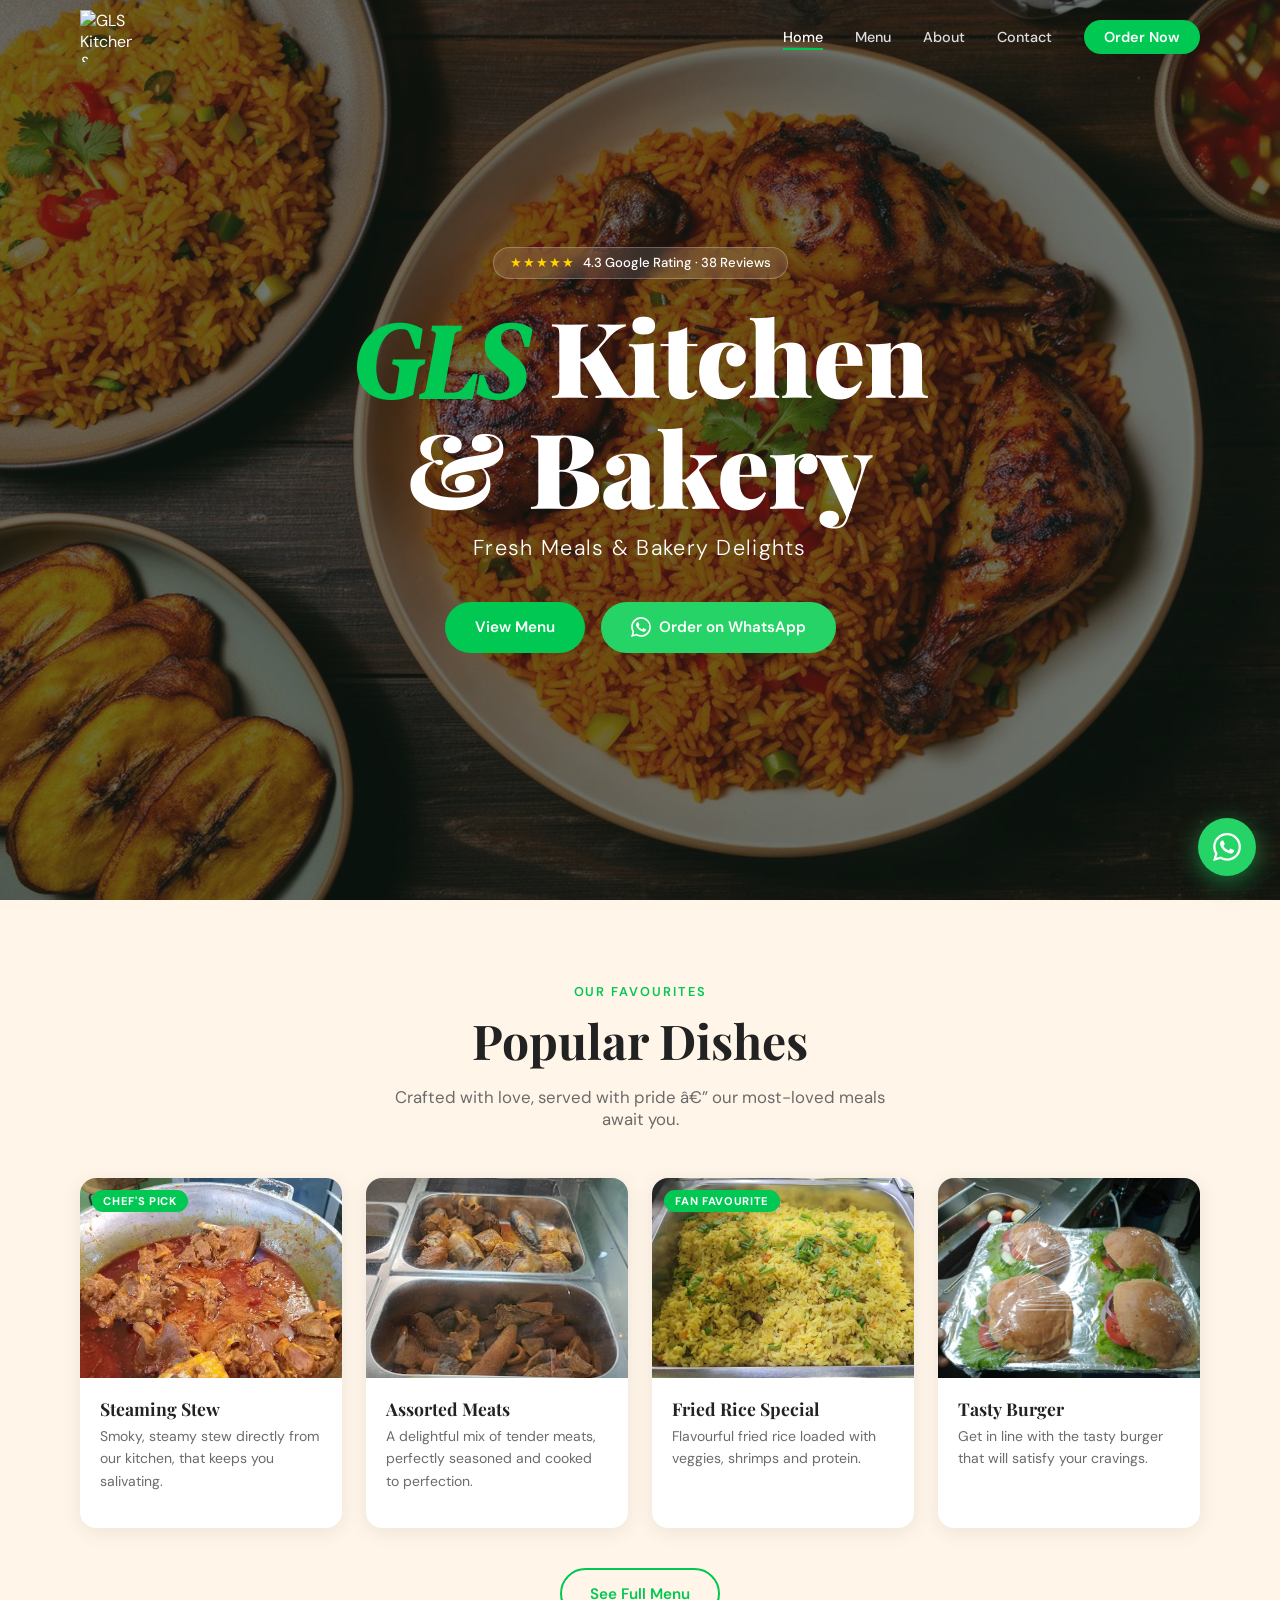
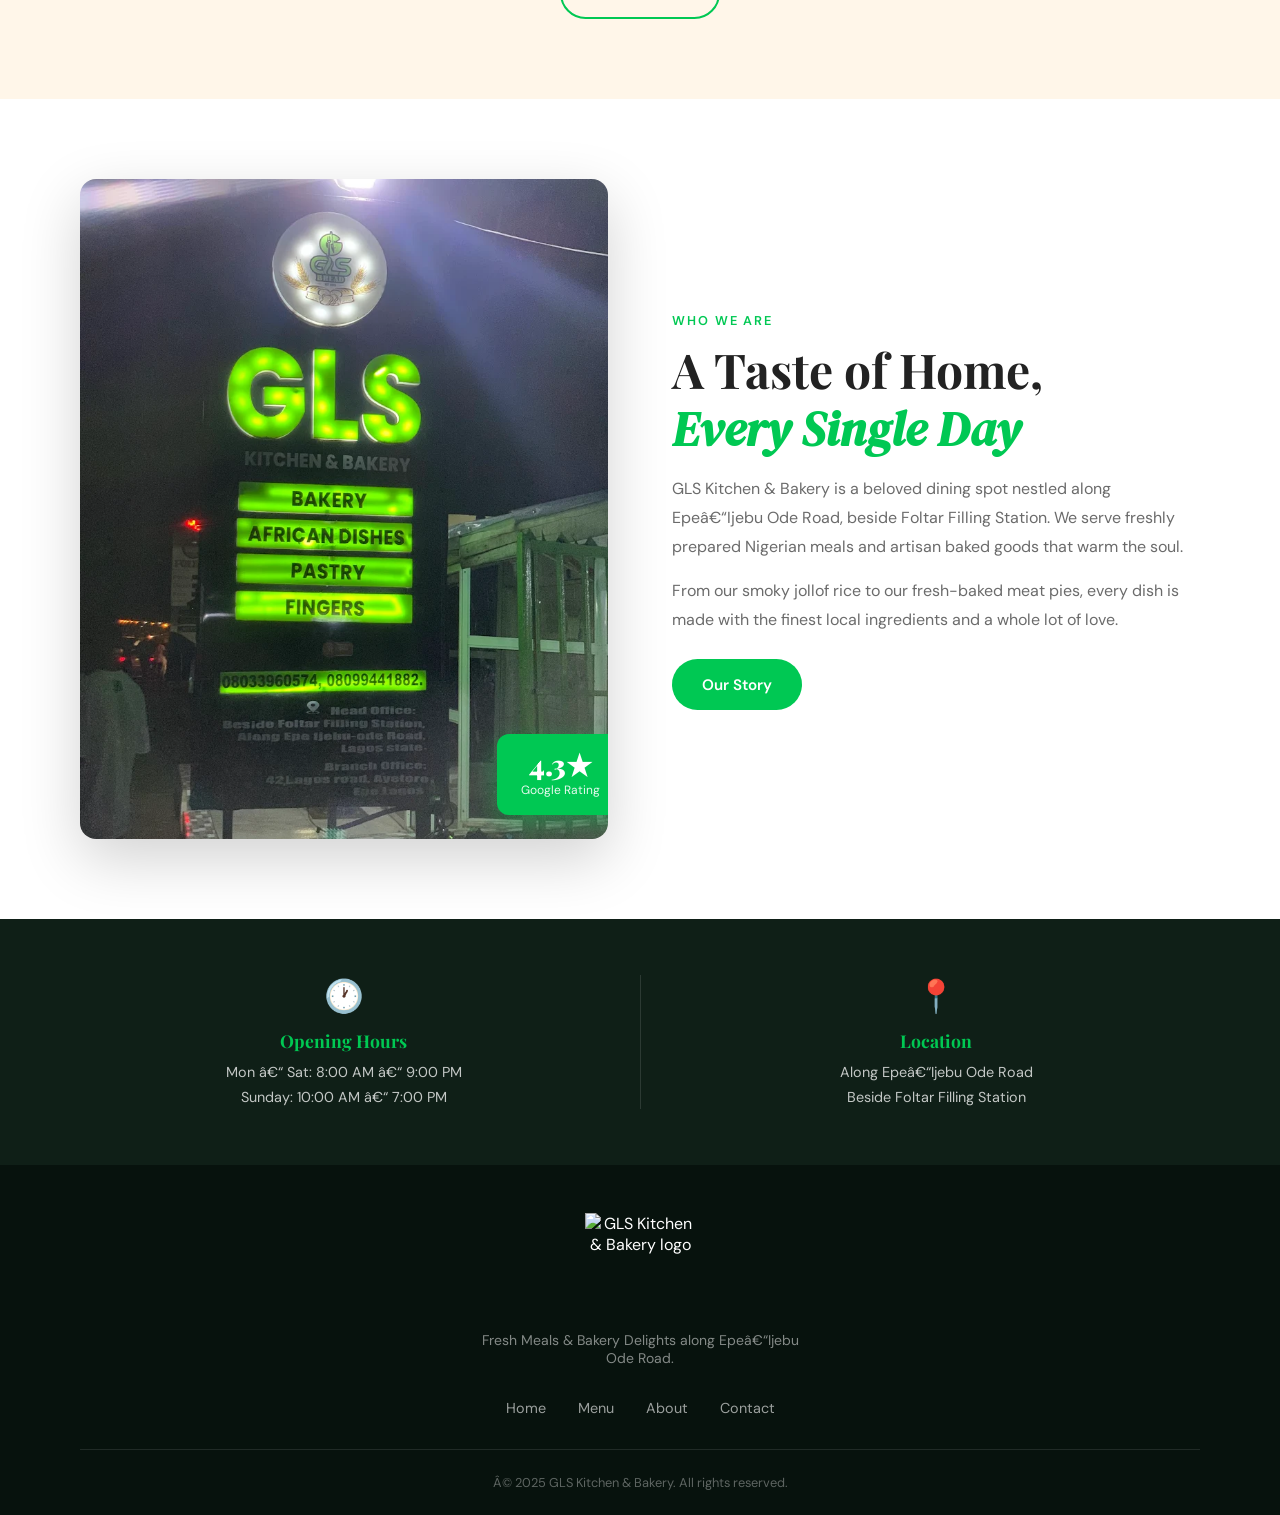
==== index.html @ 8619d740 "update homepage" ====
<!DOCTYPE html>
<html lang="en">
<head>
  <meta charset="UTF-8" />
  <meta name="viewport" content="width=device-width, initial-scale=1.0" />
  <link rel="icon" type="image/png" href="images/gls_logo-removebg-preview.png" />
  <link rel="apple-touch-icon" href="images/gls_logo-removebg-preview.png" />
  <title>GLS Kitchen & Bakery â€” Fresh Meals & Bakery Delights</title>
  <link rel="preconnect" href="https://fonts.googleapis.com" />
  <link rel="preconnect" href="https://fonts.gstatic.com" crossorigin />
  <link href="https://fonts.googleapis.com/css2?family=Playfair+Display:ital,wght@0,700;0,900;1,700&family=DM+Sans:wght@300;400;500;600&family=DM+Serif+Display:ital@0;1&display=swap" rel="stylesheet" />
  <style>
/* ============================================================
   GLS Kitchen & Bakery â€” Main Stylesheet
   ============================================================ */

:root {
  --green: #00C853;
  --green-mid: #4CAF50;
  --dark: #0F1F17;
  --dark2: #162c1e;
  --warm: #FFF6E9;
  --warm2: #FFF0D6;
  --text: #222222;
  --muted: #6B6B6B;
  --white: #ffffff;
  --wa: #25D366;
  --card-radius: 16px;
  --nav-h: 72px;
  --transition: 0.3s cubic-bezier(0.4, 0, 0.2, 1);
}

*, *::before, *::after { box-sizing: border-box; margin: 0; padding: 0; }

html { scroll-behavior: smooth; font-size: 16px; }

body {
  font-family: 'DM Sans', sans-serif;
  color: var(--text);
  background: var(--white);
  overflow-x: hidden;
}

img { display: block; width: 100%; height: 100%; object-fit: cover; }
a { text-decoration: none; color: inherit; }

/* â”€â”€ TYPOGRAPHY â”€â”€â”€â”€â”€â”€â”€â”€â”€â”€â”€â”€â”€â”€â”€â”€â”€â”€â”€â”€â”€â”€â”€â”€â”€â”€â”€â”€â”€â”€â”€â”€â”€â”€â”€â”€â”€â”€â”€â”€â”€â”€â”€â”€ */
h1, h2, h3 { font-family: 'Playfair Display', serif; line-height: 1.2; }
h2 { font-size: clamp(2rem, 5vw, 3rem); }
h3 { font-size: 1.25rem; }
em { font-family: 'DM Serif Display', serif; font-style: italic; color: var(--green); }

.container {
  width: min(100%, 1160px);
  margin-inline: auto;
  padding-inline: 1.25rem;
}

/* â”€â”€ BUTTONS â”€â”€â”€â”€â”€â”€â”€â”€â”€â”€â”€â”€â”€â”€â”€â”€â”€â”€â”€â”€â”€â”€â”€â”€â”€â”€â”€â”€â”€â”€â”€â”€â”€â”€â”€â”€â”€â”€â”€â”€â”€â”€â”€â”€â”€â”€â”€â”€ */
.btn {
  display: inline-flex;
  align-items: center;
  gap: 0.5rem;
  padding: 0.85rem 1.75rem;
  border-radius: 50px;
  font-family: 'DM Sans', sans-serif;
  font-weight: 600;
  font-size: 0.95rem;
  transition: all var(--transition);
  cursor: pointer;
  border: 2px solid transparent;
}
.btn-primary {
  background: var(--green);
  color: var(--white);
}
.btn-primary:hover { background: #00a844; transform: translateY(-2px); box-shadow: 0 8px 24px rgba(0,200,83,0.35); }
.btn-whatsapp {
  background: var(--wa);
  color: var(--white);
}
.btn-whatsapp:hover { background: #1aad54; transform: translateY(-2px); box-shadow: 0 8px 24px rgba(37,211,102,0.4); }
.btn-outline {
  background: transparent;
  color: var(--green);
  border-color: var(--green);
}
.btn-outline:hover { background: var(--green); color: var(--white); transform: translateY(-2px); }

/* â”€â”€ NAVBAR â”€â”€â”€â”€â”€â”€â”€â”€â”€â”€â”€â”€â”€â”€â”€â”€â”€â”€â”€â”€â”€â”€â”€â”€â”€â”€â”€â”€â”€â”€â”€â”€â”€â”€â”€â”€â”€â”€â”€â”€â”€â”€â”€â”€â”€â”€â”€â”€â”€ */
.navbar {
  position: fixed;
  top: 0; left: 0; right: 0;
  z-index: 1000;
  height: var(--nav-h);
  background: transparent;
  transition: background var(--transition), box-shadow var(--transition);
}
.navbar.scrolled {
  background: rgba(15,31,23,0.97);
  box-shadow: 0 2px 20px rgba(0,0,0,0.3);
  backdrop-filter: blur(12px);
}
.nav-inner {
  display: flex;
  align-items: center;
  justify-content: space-between;
  height: 100%;
  padding-inline: 1.25rem;
  max-width: 1160px;
  margin-inline: auto;
}
.logo {
  display: flex;
  align-items: center;
  gap: 0.5rem;
  color: var(--white);
}
.logo .logo-img { width: 52px; height: 52px; object-fit: contain; display: block; }

.nav-links {
  display: flex;
  align-items: center;
  gap: 2rem;
  list-style: none;
}
.nav-links a {
  color: rgba(255,255,255,0.85);
  font-size: 0.9rem;
  font-weight: 500;
  transition: color var(--transition);
  position: relative;
}
.nav-links a::after {
  content: '';
  position: absolute;
  bottom: -4px; left: 0;
  width: 0; height: 2px;
  background: var(--green);
  transition: width var(--transition);
}
.nav-links a:hover, .nav-links a.active { color: var(--white); }
.nav-links a:hover::after, .nav-links a.active::after { width: 100%; }
.nav-cta {
  background: var(--green) !important;
  color: var(--white) !important;
  padding: 0.5rem 1.25rem;
  border-radius: 50px;
  font-weight: 600 !important;
}
.nav-cta::after { display: none !important; }
.nav-cta:hover { background: #00a844 !important; transform: translateY(-1px); }

.hamburger {
  display: none;
  flex-direction: column;
  justify-content: center;
  align-items: center;
  gap: 5px;
  background: rgba(255,255,255,0.1);
  border: 1px solid rgba(255,255,255,0.2);
  border-radius: 8px;
  cursor: pointer;
  padding: 0.5rem 0.6rem;
  width: 42px;
  height: 42px;
  flex-shrink: 0;
  z-index: 1100;
  position: relative;
}
.hamburger span {
  display: block;
  width: 22px; height: 2px;
  background: var(--white);
  border-radius: 2px;
  transition: all 0.35s cubic-bezier(0.4, 0, 0.2, 1);
  transform-origin: center;
}
.hamburger.open { background: rgba(0,200,83,0.15); border-color: rgba(0,200,83,0.4); }
.hamburger.open span:nth-child(1) { transform: translateY(7px) rotate(45deg); }
.hamburger.open span:nth-child(2) { opacity: 0; transform: scaleX(0); }
.hamburger.open span:nth-child(3) { transform: translateY(-7px) rotate(-45deg); }

/* â”€â”€ HERO â”€â”€â”€â”€â”€â”€â”€â”€â”€â”€â”€â”€â”€â”€â”€â”€â”€â”€â”€â”€â”€â”€â”€â”€â”€â”€â”€â”€â”€â”€â”€â”€â”€â”€â”€â”€â”€â”€â”€â”€â”€â”€â”€â”€â”€â”€â”€â”€â”€â”€â”€ */
.hero {
  position: relative;
  height: 100svh;
  min-height: 620px;
  display: flex;
  align-items: center;
  justify-content: center;
  text-align: center;
  overflow: hidden;
}
.hero-bg { position: absolute; inset: 0; }
.hero-img {
  width: 100%;
  height: 100%;
  object-fit: cover;
  object-position: center center;
  transform: scale(1.05);
  animation: heroZoom 12s ease-in-out infinite alternate;
}
@keyframes heroZoom {
  from { transform: scale(1.05); }
  to   { transform: scale(1.12); }
}
.hero-overlay {
  position: absolute; inset: 0;
  background: rgba(15,31,23,0.6);
}
.hero-content {
  position: relative;
  z-index: 2;
  color: var(--white);
  padding: 0 1rem;
  max-width: 780px;
}
.hero-badge {
  display: inline-flex;
  align-items: center;
  gap: 0.5rem;
  background: rgba(255,255,255,0.12);
  border: 1px solid rgba(255,255,255,0.25);
  backdrop-filter: blur(8px);
  padding: 0.4rem 1rem;
  border-radius: 50px;
  font-size: 0.82rem;
  font-weight: 500;
  margin-bottom: 1.5rem;
  animation: fadeDown 0.8s ease both;
}
.stars { color: #FFD700; letter-spacing: 1px; }
.hero-title {
  font-family: 'Playfair Display', serif;
  font-size: clamp(3rem, 10vw, 6.5rem);
  font-weight: 900;
  line-height: 1;
  margin-bottom: 1rem;
  animation: fadeDown 0.8s 0.2s ease both;
}
.hero-title em {
  font-family: 'DM Serif Display', serif;
  font-style: italic;
  color: var(--green);
}
.hero-tagline {
  font-size: clamp(1rem, 2.5vw, 1.35rem);
  font-weight: 300;
  letter-spacing: 0.06em;
  opacity: 0.85;
  margin-bottom: 2.5rem;
  animation: fadeDown 0.8s 0.4s ease both;
}
.hero-actions {
  display: flex;
  flex-wrap: wrap;
  gap: 1rem;
  justify-content: center;
  animation: fadeDown 0.8s 0.6s ease both;
}

.hero-scroll {
  position: absolute;
  bottom: 2rem; left: 50%;
  transform: translateX(-50%);
  display: flex; flex-direction: column; align-items: center;
  gap: 0.5rem; color: rgba(255,255,255,0.6);
  font-size: 0.75rem; letter-spacing: 0.1em;
  z-index: 2;
}
.scroll-line {
  width: 1px; height: 40px;
  background: linear-gradient(to bottom, rgba(255,255,255,0.6), transparent);
  animation: scrollPulse 2s ease-in-out infinite;
}
@keyframes scrollPulse {
  0%,100% { opacity: 1; transform: scaleY(1); }
  50% { opacity: 0.4; transform: scaleY(0.6); }
}

/* â”€â”€ SECTIONS â”€â”€â”€â”€â”€â”€â”€â”€â”€â”€â”€â”€â”€â”€â”€â”€â”€â”€â”€â”€â”€â”€â”€â”€â”€â”€â”€â”€â”€â”€â”€â”€â”€â”€â”€â”€â”€â”€â”€â”€â”€â”€â”€â”€â”€â”€â”€ */
.section { padding: 5rem 0; }
.section-header {
  text-align: center;
  margin-bottom: 3rem;
}
.section-label {
  display: inline-block;
  font-size: 0.8rem;
  font-weight: 600;
  letter-spacing: 0.15em;
  text-transform: uppercase;
  color: var(--green);
  margin-bottom: 0.75rem;
}
.section-header h2 { margin-bottom: 1rem; }
.section-header p { color: var(--muted); max-width: 520px; margin-inline: auto; font-size: 1.05rem; }

/* â”€â”€ POPULAR DISHES â”€â”€â”€â”€â”€â”€â”€â”€â”€â”€â”€â”€â”€â”€â”€â”€â”€â”€â”€â”€â”€â”€â”€â”€â”€â”€â”€â”€â”€â”€â”€â”€â”€â”€â”€â”€â”€â”€â”€â”€â”€ */
.popular { background: var(--warm); }
.dishes-grid {
  display: grid;
  grid-template-columns: repeat(auto-fill, minmax(260px, 1fr));
  gap: 1.5rem;
}
.dish-card {
  background: var(--white);
  border-radius: var(--card-radius);
  overflow: hidden;
  box-shadow: 0 4px 20px rgba(0,0,0,0.08);
  transition: transform var(--transition), box-shadow var(--transition);
}
.dish-card:hover { transform: translateY(-6px); box-shadow: 0 12px 36px rgba(0,0,0,0.14); }
.dish-img-wrap {
  position: relative;
  height: 200px;
  overflow: hidden;
}
.dish-img-wrap img { transition: transform 0.5s ease; }
.dish-card:hover .dish-img-wrap img { transform: scale(1.07); }
.dish-tag {
  position: absolute;
  top: 0.75rem; left: 0.75rem;
  background: var(--green);
  color: var(--white);
  font-size: 0.7rem;
  font-weight: 700;
  letter-spacing: 0.06em;
  padding: 0.25rem 0.7rem;
  border-radius: 50px;
  text-transform: uppercase;
}
.dish-info { padding: 1.25rem; }
.dish-info h3 { margin-bottom: 0.4rem; font-size: 1.1rem; }
.dish-info p { color: var(--muted); font-size: 0.875rem; line-height: 1.6; margin-bottom: 1rem; }
.dish-footer { display: flex; align-items: center; justify-content: space-between; }
.price { font-size: 1.15rem; font-weight: 700; color: var(--green); }
.order-btn {
  background: var(--dark);
  color: var(--white);
  padding: 0.45rem 1rem;
  border-radius: 50px;
  font-size: 0.82rem;
  font-weight: 600;
  transition: all var(--transition);
}
.order-btn:hover { background: var(--green); }

.section-cta { text-align: center; margin-top: 2.5rem; }

/* â”€â”€ ABOUT PREVIEW â”€â”€â”€â”€â”€â”€â”€â”€â”€â”€â”€â”€â”€â”€â”€â”€â”€â”€â”€â”€â”€â”€â”€â”€â”€â”€â”€â”€â”€â”€â”€â”€â”€â”€â”€â”€â”€â”€â”€â”€â”€â”€ */
.about-preview { background: var(--white); overflow: hidden; }
.about-grid {
  display: grid;
  grid-template-columns: 1fr 1fr;
  gap: 4rem;
  align-items: center;
}
.about-img-stack {
  position: relative;
  border-radius: var(--card-radius);
  overflow: hidden;
  aspect-ratio: 4/5;
  box-shadow: 0 20px 60px rgba(0,0,0,0.18);
}
.about-img-main { width: 100%; height: 100%; }
.about-img-badge {
  position: absolute;
  bottom: 1.5rem; right: -1rem;
  background: var(--green);
  color: var(--white);
  padding: 1rem 1.5rem;
  border-radius: 12px;
  text-align: center;
  box-shadow: 0 8px 24px rgba(0,200,83,0.4);
}
.badge-num { display: block; font-family: 'Playfair Display', serif; font-size: 1.8rem; font-weight: 900; line-height: 1; }
.badge-label { font-size: 0.75rem; opacity: 0.9; }
.about-text-col h2 { margin-bottom: 1rem; }
.about-text-col p { color: var(--muted); line-height: 1.8; margin-bottom: 1rem; }
.about-text-col .btn { margin-top: 0.5rem; }

/* â”€â”€ INFO STRIP â”€â”€â”€â”€â”€â”€â”€â”€â”€â”€â”€â”€â”€â”€â”€â”€â”€â”€â”€â”€â”€â”€â”€â”€â”€â”€â”€â”€â”€â”€â”€â”€â”€â”€â”€â”€â”€â”€â”€â”€â”€â”€â”€â”€â”€ */
.info-strip {
  background: var(--dark);
  color: var(--white);
  padding: 3.5rem 0;
}
.info-strip-grid {
  display: flex;
  flex-wrap: wrap;
  gap: 2rem;
  justify-content: center;
  align-items: flex-start;
}
.info-card { text-align: center; flex: 1; min-width: 200px; }
.info-icon { font-size: 2rem; margin-bottom: 0.75rem; }
.info-card h4 { font-family: 'Playfair Display', serif; font-size: 1.1rem; margin-bottom: 0.5rem; color: var(--green); }
.info-card p { font-size: 0.9rem; opacity: 0.75; line-height: 1.7; }
.info-divider { width: 1px; background: rgba(255,255,255,0.12); align-self: stretch; min-height: 80px; }

/* â”€â”€ FOOTER â”€â”€â”€â”€â”€â”€â”€â”€â”€â”€â”€â”€â”€â”€â”€â”€â”€â”€â”€â”€â”€â”€â”€â”€â”€â”€â”€â”€â”€â”€â”€â”€â”€â”€â”€â”€â”€â”€â”€â”€â”€â”€â”€â”€â”€â”€â”€â”€â”€ */
.footer {
  background: #07120d;
  color: var(--white);
  padding: 3rem 0 1.5rem;
}
.footer-inner { display: flex; flex-direction: column; align-items: center; gap: 2rem; text-align: center; }
.footer-brand { display: flex; flex-direction: column; align-items: center; gap: 0.5rem; }
.footer-brand .logo-img { width: 110px; height: 110px; object-fit: contain; display: block; }
.footer-brand p { color: rgba(255,255,255,0.5); font-size: 0.875rem; max-width: 320px; }
.footer-links { display: flex; gap: 2rem; flex-wrap: wrap; justify-content: center; }
.footer-links a { color: rgba(255,255,255,0.6); font-size: 0.9rem; transition: color var(--transition); }
.footer-links a:hover { color: var(--green); }
.footer-bottom { border-top: 1px solid rgba(255,255,255,0.1); width: 100%; padding-top: 1.5rem; }
.footer-bottom p { color: rgba(255,255,255,0.35); font-size: 0.8rem; }

/* â”€â”€ WHATSAPP FLOAT â”€â”€â”€â”€â”€â”€â”€â”€â”€â”€â”€â”€â”€â”€â”€â”€â”€â”€â”€â”€â”€â”€â”€â”€â”€â”€â”€â”€â”€â”€â”€â”€â”€â”€â”€â”€â”€â”€â”€â”€â”€ */
.wa-float {
  position: fixed;
  bottom: 1.5rem; right: 1.5rem;
  width: 58px; height: 58px;
  border-radius: 50%;
  background: var(--wa);
  display: flex; align-items: center; justify-content: center;
  box-shadow: 0 6px 24px rgba(37,211,102,0.5);
  z-index: 999;
  transition: transform var(--transition), box-shadow var(--transition);
  animation: waPulse 2.5s ease infinite;
}
.wa-float:hover { transform: scale(1.12); box-shadow: 0 10px 32px rgba(37,211,102,0.65); }
@keyframes waPulse {
  0%,100% { box-shadow: 0 6px 24px rgba(37,211,102,0.5); }
  50%      { box-shadow: 0 6px 36px rgba(37,211,102,0.75); }
}

/* â”€â”€ PAGE HERO (inner pages) â”€â”€â”€â”€â”€â”€â”€â”€â”€â”€â”€â”€â”€â”€â”€â”€â”€â”€â”€â”€â”€â”€â”€â”€â”€â”€â”€â”€â”€â”€â”€â”€ */
.page-hero {
  padding: calc(var(--nav-h) + 3rem) 0 3rem;
  background: var(--dark);
  color: var(--white);
  text-align: center;
}
.page-hero h1 { font-size: clamp(2rem, 6vw, 3.5rem); margin-bottom: 0.75rem; }
.page-hero p { opacity: 0.7; font-size: 1.05rem; max-width: 480px; margin-inline: auto; }

/* â”€â”€ MENU PAGE â”€â”€â”€â”€â”€â”€â”€â”€â”€â”€â”€â”€â”€â”€â”€â”€â”€â”€â”€â”€â”€â”€â”€â”€â”€â”€â”€â”€â”€â”€â”€â”€â”€â”€â”€â”€â”€â”€â”€â”€â”€â”€â”€â”€â”€â”€ */
.menu-page { background: var(--warm); }
.menu-tabs {
  display: flex;
  gap: 0.75rem;
  flex-wrap: wrap;
  justify-content: center;
  margin-bottom: 2.5rem;
}
.tab-btn {
  padding: 0.6rem 1.4rem;
  border-radius: 50px;
  border: 2px solid var(--green);
  background: transparent;
  color: var(--green);
  font-family: 'DM Sans', sans-serif;
  font-size: 0.875rem;
  font-weight: 600;
  cursor: pointer;
  transition: all var(--transition);
}
.tab-btn:hover, .tab-btn.active {
  background: var(--green);
  color: var(--white);
}
.menu-category { display: none; }
.menu-category.active { display: block; }
.menu-category-title {
  font-size: 1.5rem;
  font-family: 'Playfair Display', serif;
  margin-bottom: 1.5rem;
  color: var(--dark);
}
.menu-grid {
  display: grid;
  grid-template-columns: repeat(auto-fill, minmax(260px, 1fr));
  gap: 1.5rem;
}
.menu-card {
  background: var(--white);
  border-radius: var(--card-radius);
  overflow: hidden;
  box-shadow: 0 4px 16px rgba(0,0,0,0.07);
  transition: transform var(--transition), box-shadow var(--transition);
}
.menu-card:hover { transform: translateY(-5px); box-shadow: 0 12px 32px rgba(0,0,0,0.13); }
.menu-card-img { height: 190px; overflow: hidden; }
.menu-card-img img { transition: transform 0.5s ease; }
.menu-card:hover .menu-card-img img { transform: scale(1.07); }
.menu-card-body { padding: 1.1rem 1.25rem 1.25rem; }
.menu-card-body h3 { font-size: 1.05rem; margin-bottom: 0.3rem; }
.menu-card-body p { color: var(--muted); font-size: 0.83rem; line-height: 1.6; margin-bottom: 0.9rem; }
.menu-card-footer { display: flex; align-items: center; justify-content: space-between; }

/* â”€â”€ ABOUT PAGE â”€â”€â”€â”€â”€â”€â”€â”€â”€â”€â”€â”€â”€â”€â”€â”€â”€â”€â”€â”€â”€â”€â”€â”€â”€â”€â”€â”€â”€â”€â”€â”€â”€â”€â”€â”€â”€â”€â”€â”€â”€â”€â”€â”€â”€ */
.about-story { background: var(--white); }
.about-story-grid {
  display: grid;
  grid-template-columns: 1fr 1fr;
  gap: 3.5rem;
  align-items: start;
}
.story-img { border-radius: var(--card-radius); overflow: hidden; aspect-ratio: 4/3; box-shadow: 0 16px 48px rgba(0,0,0,0.14); }
.story-text h2 { margin-bottom: 1.25rem; }
.story-text p { color: var(--muted); line-height: 1.9; margin-bottom: 1rem; }
.values-grid {
  display: grid;
  grid-template-columns: repeat(auto-fill, minmax(200px, 1fr));
  gap: 1.5rem;
  margin-top: 2rem;
}
.value-card {
  background: var(--warm);
  border-radius: 12px;
  padding: 1.5rem;
  text-align: center;
}
.value-icon { font-size: 2rem; margin-bottom: 0.75rem; }
.value-card h4 { font-family: 'Playfair Display', serif; font-size: 1rem; margin-bottom: 0.4rem; color: var(--dark); }
.value-card p { color: var(--muted); font-size: 0.82rem; line-height: 1.6; }

/* â”€â”€ CONTACT PAGE â”€â”€â”€â”€â”€â”€â”€â”€â”€â”€â”€â”€â”€â”€â”€â”€â”€â”€â”€â”€â”€â”€â”€â”€â”€â”€â”€â”€â”€â”€â”€â”€â”€â”€â”€â”€â”€â”€â”€â”€â”€â”€â”€ */
.contact-page { background: var(--warm); }
.contact-grid {
  display: grid;
  grid-template-columns: 1fr 1fr;
  gap: 2.5rem;
  align-items: start;
}
.contact-info { display: flex; flex-direction: column; gap: 1.5rem; }
.contact-block {
  background: var(--white);
  border-radius: var(--card-radius);
  padding: 1.5rem;
  box-shadow: 0 4px 16px rgba(0,0,0,0.06);
}
.contact-block-icon { font-size: 1.75rem; margin-bottom: 0.75rem; }
.contact-block h4 { font-family: 'Playfair Display', serif; font-size: 1.1rem; margin-bottom: 0.5rem; color: var(--dark); }
.contact-block p { color: var(--muted); font-size: 0.9rem; line-height: 1.7; }
.contact-block a { color: var(--green); font-weight: 600; }
.map-wrap {
  border-radius: var(--card-radius);
  overflow: hidden;
  box-shadow: 0 8px 32px rgba(0,0,0,0.12);
  height: 100%;
  min-height: 420px;
}
.map-wrap iframe { width: 100%; height: 100%; min-height: 420px; border: none; display: block; }
.contact-ctas { display: flex; flex-wrap: wrap; gap: 1rem; margin-top: 0.5rem; }

/* Backdrop hidden on desktop */
.nav-backdrop { display: none; }

/* â”€â”€ AOS ANIMATIONS â”€â”€â”€â”€â”€â”€â”€â”€â”€â”€â”€â”€â”€â”€â”€â”€â”€â”€â”€â”€â”€â”€â”€â”€â”€â”€â”€â”€â”€â”€â”€â”€â”€â”€â”€â”€â”€â”€â”€â”€â”€ */
[data-aos] {
  opacity: 0;
  transform: translateY(28px);
  transition: opacity 0.7s ease, transform 0.7s ease;
}
[data-aos].aos-in {
  opacity: 1;
  transform: none;
}

@keyframes fadeDown {
  from { opacity: 0; transform: translateY(-20px); }
  to   { opacity: 1; transform: none; }
}

/* â”€â”€ RESPONSIVE â”€â”€â”€â”€â”€â”€â”€â”€â”€â”€â”€â”€â”€â”€â”€â”€â”€â”€â”€â”€â”€â”€â”€â”€â”€â”€â”€â”€â”€â”€â”€â”€â”€â”€â”€â”€â”€â”€â”€â”€â”€â”€â”€â”€â”€ */
@media (max-width: 900px) {
  .about-grid, .about-story-grid, .contact-grid { grid-template-columns: 1fr; }
  .about-img-badge { right: 1rem; }
  .info-divider { display: none; }
}

@media (max-width: 768px) {
  /* Show hamburger */
  .hamburger { display: flex; }
  .navbar.scrolled { backdrop-filter: none; }

  /* Mobile nav drawer - slides in from right */
  .nav-links {
    position: fixed;
    top: 0; right: 0;
    width: min(80vw, 300px);
    height: 100dvh;
    background: var(--dark2);
    border-left: 1px solid rgba(0,200,83,0.15);
    flex-direction: column;
    justify-content: flex-start;
    align-items: stretch;
    gap: 0;
    padding: calc(var(--nav-h) + 1.5rem) 0 2rem;
    list-style: none;
    transform: translateX(100%);
    transition: transform 0.38s cubic-bezier(0.4, 0, 0.2, 1);
    z-index: 1050;
    box-shadow: -8px 0 40px rgba(0,0,0,0.4);
    overflow-y: auto;
  }
  .nav-links.open { transform: translateX(0); }

  /* Individual link rows */
  .nav-links li { border-bottom: 1px solid rgba(255,255,255,0.06); }
  .nav-links a {
    display: block;
    padding: 1rem 1.75rem;
    font-size: 1rem;
    font-weight: 500;
    color: rgba(255,255,255,0.82);
    transition: color var(--transition), background var(--transition), padding-left var(--transition);
  }
  .nav-links a:hover,
  .nav-links a.active {
    color: var(--white);
    background: rgba(0,200,83,0.08);
    padding-left: 2.25rem;
  }
  .nav-links a::after { display: none; }

  /* Order Now CTA inside drawer */
  .nav-links li:last-child { border-bottom: none; padding: 1.5rem 1.75rem 0; }
  .nav-cta {
    display: block !important;
    text-align: center;
    background: var(--green) !important;
    color: var(--white) !important;
    border-radius: 50px;
    padding: 0.85rem 1.5rem !important;
    font-size: 0.95rem !important;
    font-weight: 700 !important;
    transform: none !important;
  }
  .nav-cta:hover { background: #00a844 !important; padding-left: 1.5rem !important; }

  /* Backdrop */
  .nav-backdrop {
    display: block;
    position: fixed;
    inset: 0;
    background: rgba(0,0,0,0.55);
    backdrop-filter: none;
    z-index: 990;
    opacity: 0;
    pointer-events: none;
    transition: opacity 0.38s ease;
  }
  .nav-backdrop.open { opacity: 1; pointer-events: all; }

  /* Page layout */
  .hero {
    height: 80svh;
    min-height: 520px;
  }
  .hero-title { font-size: clamp(2.5rem, 12vw, 4rem); }
  .hero-img {
    object-position: 58% center;
    transform: scale(1.02);
    animation: none;
  }
  .hero-actions { flex-direction: column; align-items: center; }
  .section { padding: 3.5rem 0; }
  .about-grid { gap: 2rem; }
  .about-text-col { order: -1; }
}

@media (max-width: 480px) {
  .hero {
    height: 75svh;
    min-height: 460px;
  }
  .hero-img { object-position: 60% center; }
  .dishes-grid, .menu-grid { grid-template-columns: 1fr; }
  .values-grid { grid-template-columns: 1fr 1fr; }
  .nav-links { width: 100%; border-left: none; }
}

  </style>
</head>
<body>

  <!-- NAV -->
  <nav class="navbar" id="navbar">
    <div class="nav-inner">
      <a href="index.html" class="logo">
        <img src="images/gls_logo-removebg-preview.png" alt="GLS Kitchen &amp; Bakery logo" class="logo-img" />
      </a>
      <button class="hamburger" id="hamburger" aria-label="Toggle menu">
        <span></span><span></span><span></span>
      </button>
      <ul class="nav-links" id="navLinks">
        <li><a href="index.html" class="active">Home</a></li>
        <li><a href="menu.html">Menu</a></li>
        <li><a href="about.html">About</a></li>
        <li><a href="contact.html">Contact</a></li>
        <li><a href="https://wa.me/2348000000000" class="nav-cta" target="_blank">Order Now</a></li>
      </ul>
    </div>
  </nav>

  <!-- HERO -->
  <section class="hero">
    <div class="hero-bg">
      <img src="images/gls1.jpg" alt="Jollof rice with grilled chicken and plantain" class="hero-img" />
      <div class="hero-overlay"></div>
    </div>
    <div class="hero-content">
      <div class="hero-badge">
        <span class="stars">&#9733;&#9733;&#9733;&#9733;&#9733;</span>
        <span>4.3 Google Rating &middot; 38 Reviews</span>
      </div>
      <h1 class="hero-title">
        <em>GLS</em> Kitchen<br />&amp; Bakery
      </h1>
      <p class="hero-tagline">Fresh Meals &amp; Bakery Delights</p>
      <div class="hero-actions">
        <a href="menu.html" class="btn btn-primary">View Menu</a>
        <a href="https://wa.me/2348000000000" class="btn btn-whatsapp" target="_blank">
          <svg width="20" height="20" viewBox="0 0 24 24" fill="currentColor"><path d="M17.472 14.382c-.297-.149-1.758-.867-2.03-.967-.273-.099-.471-.148-.67.15-.197.297-.767.966-.94 1.164-.173.199-.347.223-.644.075-.297-.15-1.255-.463-2.39-1.475-.883-.788-1.48-1.761-1.653-2.059-.173-.297-.018-.458.13-.606.134-.133.298-.347.446-.52.149-.174.198-.298.298-.497.099-.198.05-.371-.025-.52-.075-.149-.669-1.612-.916-2.207-.242-.579-.487-.5-.669-.51-.173-.008-.371-.01-.57-.01-.198 0-.52.074-.792.372-.272.297-1.04 1.016-1.04 2.479 0 1.462 1.065 2.875 1.213 3.074.149.198 2.096 3.2 5.077 4.487.709.306 1.262.489 1.694.625.712.227 1.36.195 1.871.118.571-.085 1.758-.719 2.006-1.413.248-.694.248-1.289.173-1.413-.074-.124-.272-.198-.57-.347m-5.421 7.403h-.004a9.87 9.87 0 01-5.031-1.378l-.361-.214-3.741.982.998-3.648-.235-.374a9.86 9.86 0 01-1.51-5.26c.001-5.45 4.436-9.884 9.888-9.884 2.64 0 5.122 1.03 6.988 2.898a9.825 9.825 0 012.893 6.994c-.003 5.45-4.437 9.884-9.885 9.884m8.413-18.297A11.815 11.815 0 0012.05 0C5.495 0 .16 5.335.157 11.892c0 2.096.547 4.142 1.588 5.945L.057 24l6.305-1.654a11.882 11.882 0 005.683 1.448h.005c6.554 0 11.89-5.335 11.893-11.893a11.821 11.821 0 00-3.48-8.413z"/></svg>
          Order on WhatsApp
        </a>
      </div>
    </div>
  </section>

  <!-- POPULAR DISHES -->
  <section class="section popular">
    <div class="container">
      <div class="section-header">
        <span class="section-label">Our Favourites</span>
        <h2>Popular Dishes</h2>
        <p>Crafted with love, served with pride â€” our most-loved meals await you.</p>
      </div>
      <div class="dishes-grid">
        <div class="dish-card" data-aos>
          <div class="dish-img-wrap">
            <img src="images/stew.webp" alt="Nigerian Stew & Rice" loading="lazy" />
            <span class="dish-tag">Chef's Pick</span>
          </div>
          <div class="dish-info">
            <h3>Steaming Stew</h3>
            <p>Smoky, steamy stew directly from our kitchen, that keeps you salivating.</p>
          </div>
        </div>
        <div class="dish-card" data-aos>
          <div class="dish-img-wrap">
            <img src="images/servefood.jpg" alt="GLS Kitchen Assorted Meats" loading="lazy" />
          </div>
          <div class="dish-info">
            <h3>Assorted Meats</h3>
            <p>A delightful mix of tender meats, perfectly seasoned and cooked to perfection.</p>
          </div>
        </div>
        <div class="dish-card" data-aos>
          <div class="dish-img-wrap">
            <img src="images/fried_rice.webp" alt="GLS Fried Rice Special" loading="lazy" />
            <span class="dish-tag">Fan Favourite</span>
          </div>
          <div class="dish-info">
            <h3>Fried Rice Special</h3>
            <p>Flavourful fried rice loaded with veggies, shrimps and protein.</p>
          </div>
        </div>
        <div class="dish-card" data-aos>
          <div class="dish-img-wrap">
            <img src="images/burger.webp" alt="GLS Kitchen Burger" loading="lazy" />
          </div>
          <div class="dish-info">
            <h3>Tasty Burger</h3>
            <p>Get in line with the tasty burger that will satisfy your cravings.</p>
          </div>
        </div>
      </div>
      <div class="section-cta">
        <a href="menu.html" class="btn btn-outline">See Full Menu</a>
      </div>
    </div>
  </section>

  <!-- ABOUT PREVIEW -->
  <section class="section about-preview">
    <div class="container about-grid">
      <div class="about-img-col" data-aos>
        <div class="about-img-stack">
          <img src="images/gls outpic2.webp" alt="GLS Kitchen packed meals" class="about-img-main" />
          <div class="about-img-badge">
            <span class="badge-num">4.3&#9733;</span>
            <span class="badge-label">Google Rating</span>
          </div>
        </div>
      </div>
      <div class="about-text-col" data-aos>
        <span class="section-label">Who We Are</span>
        <h2>A Taste of Home,<br /><em>Every Single Day</em></h2>
        <p>GLS Kitchen &amp; Bakery is a beloved dining spot nestled along Epeâ€“Ijebu Ode Road, beside Foltar Filling Station. We serve freshly prepared Nigerian meals and artisan baked goods that warm the soul.</p>
        <p>From our smoky jollof rice to our fresh-baked meat pies, every dish is made with the finest local ingredients and a whole lot of love.</p>
        <a href="about.html" class="btn btn-primary">Our Story</a>
      </div>
    </div>
  </section>

  <!-- HOURS + LOCATION STRIP -->
  <section class="info-strip">
    <div class="container info-strip-grid">
      <div class="info-card">
        <div class="info-icon">&#128336;</div>
        <h4>Opening Hours</h4>
        <p>Mon â€“ Sat: 8:00 AM â€“ 9:00 PM</p>
        <p>Sunday: 10:00 AM â€“ 7:00 PM</p>
      </div>
      <div class="info-divider"></div>
      <div class="info-card">
        <div class="info-icon">&#128205;</div>
        <h4>Location</h4>
        <p>Along Epeâ€“Ijebu Ode Road</p>
        <p>Beside Foltar Filling Station</p>
      </div>
    </div>
  </section>

  <!-- FOOTER -->
  <footer class="footer">
    <div class="container footer-inner">
      <div class="footer-brand">
        <img src="images/gls_logo-removebg-preview.png" alt="GLS Kitchen &amp; Bakery logo" class="logo-img" />
        <p>Fresh Meals &amp; Bakery Delights along Epeâ€“Ijebu Ode Road.</p>
      </div>
      <div class="footer-links">
        <a href="index.html">Home</a>
        <a href="menu.html">Menu</a>
        <a href="about.html">About</a>
        <a href="contact.html">Contact</a>
      </div>
      <div class="footer-bottom">
        <p>Â© 2025 GLS Kitchen &amp; Bakery. All rights reserved.</p>
      </div>
    </div>
  </footer>

  <!-- FLOATING WHATSAPP -->
  <a href="https://wa.me/2348000000000" class="wa-float" target="_blank" aria-label="Chat on WhatsApp">
    <svg width="28" height="28" viewBox="0 0 24 24" fill="white"><path d="M17.472 14.382c-.297-.149-1.758-.867-2.03-.967-.273-.099-.471-.148-.67.15-.197.297-.767.966-.94 1.164-.173.199-.347.223-.644.075-.297-.15-1.255-.463-2.39-1.475-.883-.788-1.48-1.761-1.653-2.059-.173-.297-.018-.458.13-.606.134-.133.298-.347.446-.52.149-.174.198-.298.298-.497.099-.198.05-.371-.025-.52-.075-.149-.669-1.612-.916-2.207-.242-.579-.487-.5-.669-.51-.173-.008-.371-.01-.57-.01-.198 0-.52.074-.792.372-.272.297-1.04 1.016-1.04 2.479 0 1.462 1.065 2.875 1.213 3.074.149.198 2.096 3.2 5.077 4.487.709.306 1.262.489 1.694.625.712.227 1.36.195 1.871.118.571-.085 1.758-.719 2.006-1.413.248-.694.248-1.289.173-1.413-.074-.124-.272-.198-.57-.347m-5.421 7.403h-.004a9.87 9.87 0 01-5.031-1.378l-.361-.214-3.741.982.998-3.648-.235-.374a9.86 9.86 0 01-1.51-5.26c.001-5.45 4.436-9.884 9.888-9.884 2.64 0 5.122 1.03 6.988 2.898a9.825 9.825 0 012.893 6.994c-.003 5.45-4.437 9.884-9.885 9.884m8.413-18.297A11.815 11.815 0 0012.05 0C5.495 0 .16 5.335.157 11.892c0 2.096.547 4.142 1.588 5.945L.057 24l6.305-1.654a11.882 11.882 0 005.683 1.448h.005c6.554 0 11.89-5.335 11.893-11.893a11.821 11.821 0 00-3.48-8.413z"/></svg>
  </a>

  <script>
/* ============================================================
   GLS Kitchen & Bakery â€” Main JavaScript
   ============================================================ */

// â”€â”€ NAVBAR SCROLL EFFECT â”€â”€â”€â”€â”€â”€â”€â”€â”€â”€â”€â”€â”€â”€â”€â”€â”€â”€â”€â”€â”€â”€â”€â”€â”€â”€â”€â”€â”€â”€â”€â”€â”€â”€â”€â”€â”€â”€
const navbar = document.getElementById('navbar');
if (navbar) {
  const handleScroll = () => {
    if (window.scrollY > 60) {
      navbar.classList.add('scrolled');
    } else {
      // Only remove 'scrolled' on home page (hero page)
      if (!navbar.classList.contains('scrolled') || document.querySelector('.hero')) {
        navbar.classList.toggle('scrolled', window.scrollY > 60);
      }
    }
  };

  // Inner pages: always keep scrolled
  if (!document.querySelector('.hero')) {
    navbar.classList.add('scrolled');
  } else {
    window.addEventListener('scroll', handleScroll, { passive: true });
  }
}

// â”€â”€ HAMBURGER MENU â”€â”€â”€â”€â”€â”€â”€â”€â”€â”€â”€â”€â”€â”€â”€â”€â”€â”€â”€â”€â”€â”€â”€â”€â”€â”€â”€â”€â”€â”€â”€â”€â”€â”€â”€â”€â”€â”€â”€â”€â”€â”€â”€â”€â”€
const hamburger = document.getElementById('hamburger');
const navLinks  = document.getElementById('navLinks');

// Inject backdrop element
const backdrop = document.createElement('div');
backdrop.className = 'nav-backdrop';
document.body.appendChild(backdrop);

function openMenu() {
  hamburger.classList.add('open');
  navLinks.classList.add('open');
  backdrop.classList.add('open');
  document.body.style.overflow = 'hidden';
  hamburger.setAttribute('aria-expanded', 'true');
}

function closeMenu() {
  hamburger.classList.remove('open');
  navLinks.classList.remove('open');
  backdrop.classList.remove('open');
  document.body.style.overflow = '';
  hamburger.setAttribute('aria-expanded', 'false');
}

if (hamburger && navLinks) {
  hamburger.setAttribute('aria-expanded', 'false');
  hamburger.setAttribute('aria-controls', 'navLinks');

  // Toggle on hamburger click
  hamburger.addEventListener('click', (e) => {
    e.stopPropagation();
    navLinks.classList.contains('open') ? closeMenu() : openMenu();
  });

  // Close on nav link click
  navLinks.querySelectorAll('a').forEach(link => {
    link.addEventListener('click', closeMenu);
  });

  // Close on backdrop click
  backdrop.addEventListener('click', closeMenu);

  // Close on Escape key
  document.addEventListener('keydown', (e) => {
    if (e.key === 'Escape' && navLinks.classList.contains('open')) closeMenu();
  });

  // Swipe left to close (touch devices)
  let touchStartX = 0;
  navLinks.addEventListener('touchstart', (e) => {
    touchStartX = e.touches[0].clientX;
  }, { passive: true });
  navLinks.addEventListener('touchend', (e) => {
    const dx = e.changedTouches[0].clientX - touchStartX;
    if (dx > 60) closeMenu(); // swipe right to close
  }, { passive: true });
}

// â”€â”€ AOS (ANIMATE ON SCROLL) â”€â”€â”€â”€â”€â”€â”€â”€â”€â”€â”€â”€â”€â”€â”€â”€â”€â”€â”€â”€â”€â”€â”€â”€â”€â”€â”€â”€â”€â”€â”€â”€â”€â”€â”€â”€
const aosObserver = new IntersectionObserver((entries) => {
  entries.forEach((entry, i) => {
    if (entry.isIntersecting) {
      // Stagger children inside grids
      const delay = entry.target.closest('.dishes-grid, .menu-grid, .values-grid')
        ? [...entry.target.parentElement.children].indexOf(entry.target) * 80
        : 0;
      setTimeout(() => {
        entry.target.classList.add('aos-in');
      }, delay);
      aosObserver.unobserve(entry.target);
    }
  });
}, { threshold: 0.12, rootMargin: '0px 0px -40px 0px' });

document.querySelectorAll('[data-aos]').forEach(el => aosObserver.observe(el));

// â”€â”€ MENU TABS â”€â”€â”€â”€â”€â”€â”€â”€â”€â”€â”€â”€â”€â”€â”€â”€â”€â”€â”€â”€â”€â”€â”€â”€â”€â”€â”€â”€â”€â”€â”€â”€â”€â”€â”€â”€â”€â”€â”€â”€â”€â”€â”€â”€â”€â”€â”€â”€â”€â”€
const tabBtns      = document.querySelectorAll('.tab-btn');
const menuCategories = document.querySelectorAll('.menu-category');

if (tabBtns.length) {
  tabBtns.forEach(btn => {
    btn.addEventListener('click', () => {
      const target = btn.dataset.tab;

      tabBtns.forEach(b => b.classList.remove('active'));
      menuCategories.forEach(c => c.classList.remove('active'));

      btn.classList.add('active');
      const targetEl = document.getElementById(target);
      if (targetEl) {
        targetEl.classList.add('active');
        // Re-trigger AOS for newly visible cards
        targetEl.querySelectorAll('[data-aos]').forEach(el => {
          el.classList.remove('aos-in');
          setTimeout(() => aosObserver.observe(el), 10);
        });
      }
    });
  });
}

// â”€â”€ SMOOTH HERO PARALLAX â”€â”€â”€â”€â”€â”€â”€â”€â”€â”€â”€â”€â”€â”€â”€â”€â”€â”€â”€â”€â”€â”€â”€â”€â”€â”€â”€â”€â”€â”€â”€â”€â”€â”€â”€â”€â”€â”€â”€
const heroImg = document.querySelector('.hero-img');
const enableParallax = window.matchMedia('(min-width: 769px)').matches &&
  !window.matchMedia('(prefers-reduced-motion: reduce)').matches;
if (heroImg && enableParallax) {
  window.addEventListener('scroll', () => {
    const scrolled = window.scrollY;
    heroImg.style.transform = `scale(1.05) translateY(${scrolled * 0.25}px)`;
  }, { passive: true });
}

// â”€â”€ WHATSAPP FLOAT TOOLTIP â”€â”€â”€â”€â”€â”€â”€â”€â”€â”€â”€â”€â”€â”€â”€â”€â”€â”€â”€â”€â”€â”€â”€â”€â”€â”€â”€â”€â”€â”€â”€â”€â”€â”€â”€â”€
const waFloat = document.querySelector('.wa-float');
if (waFloat) {
  // Add tooltip on hover
  waFloat.setAttribute('title', 'Order on WhatsApp');
}

// â”€â”€ ACTIVE NAV LINK â”€â”€â”€â”€â”€â”€â”€â”€â”€â”€â”€â”€â”€â”€â”€â”€â”€â”€â”€â”€â”€â”€â”€â”€â”€â”€â”€â”€â”€â”€â”€â”€â”€â”€â”€â”€â”€â”€â”€â”€â”€â”€â”€â”€
// Already set via class in HTML, but ensure via URL path match
(function() {
  const path = window.location.pathname.split('/').pop() || 'index.html';
  document.querySelectorAll('.nav-links a').forEach(link => {
    const href = link.getAttribute('href');
    if (href === path) {
      link.classList.add('active');
    } else {
      link.classList.remove('active');
    }
  });
})();

  </script>
</body>
</html>
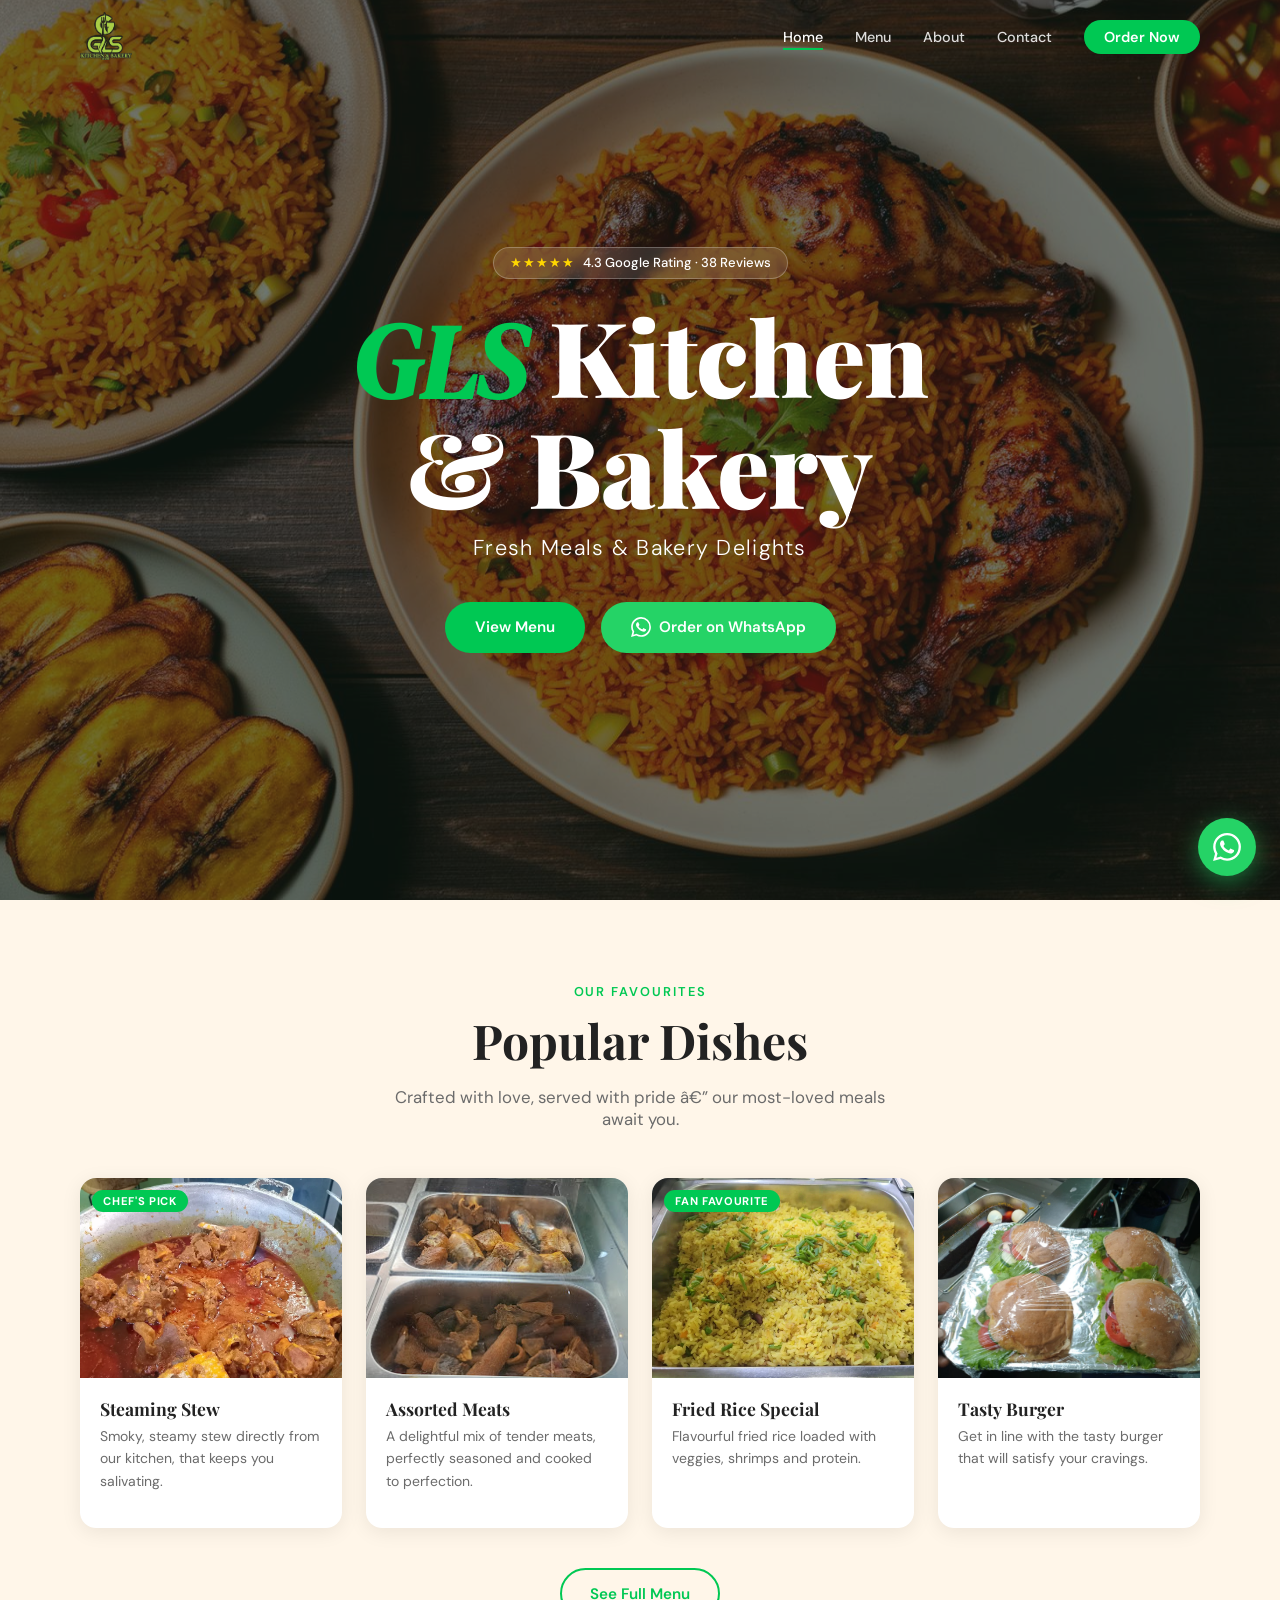
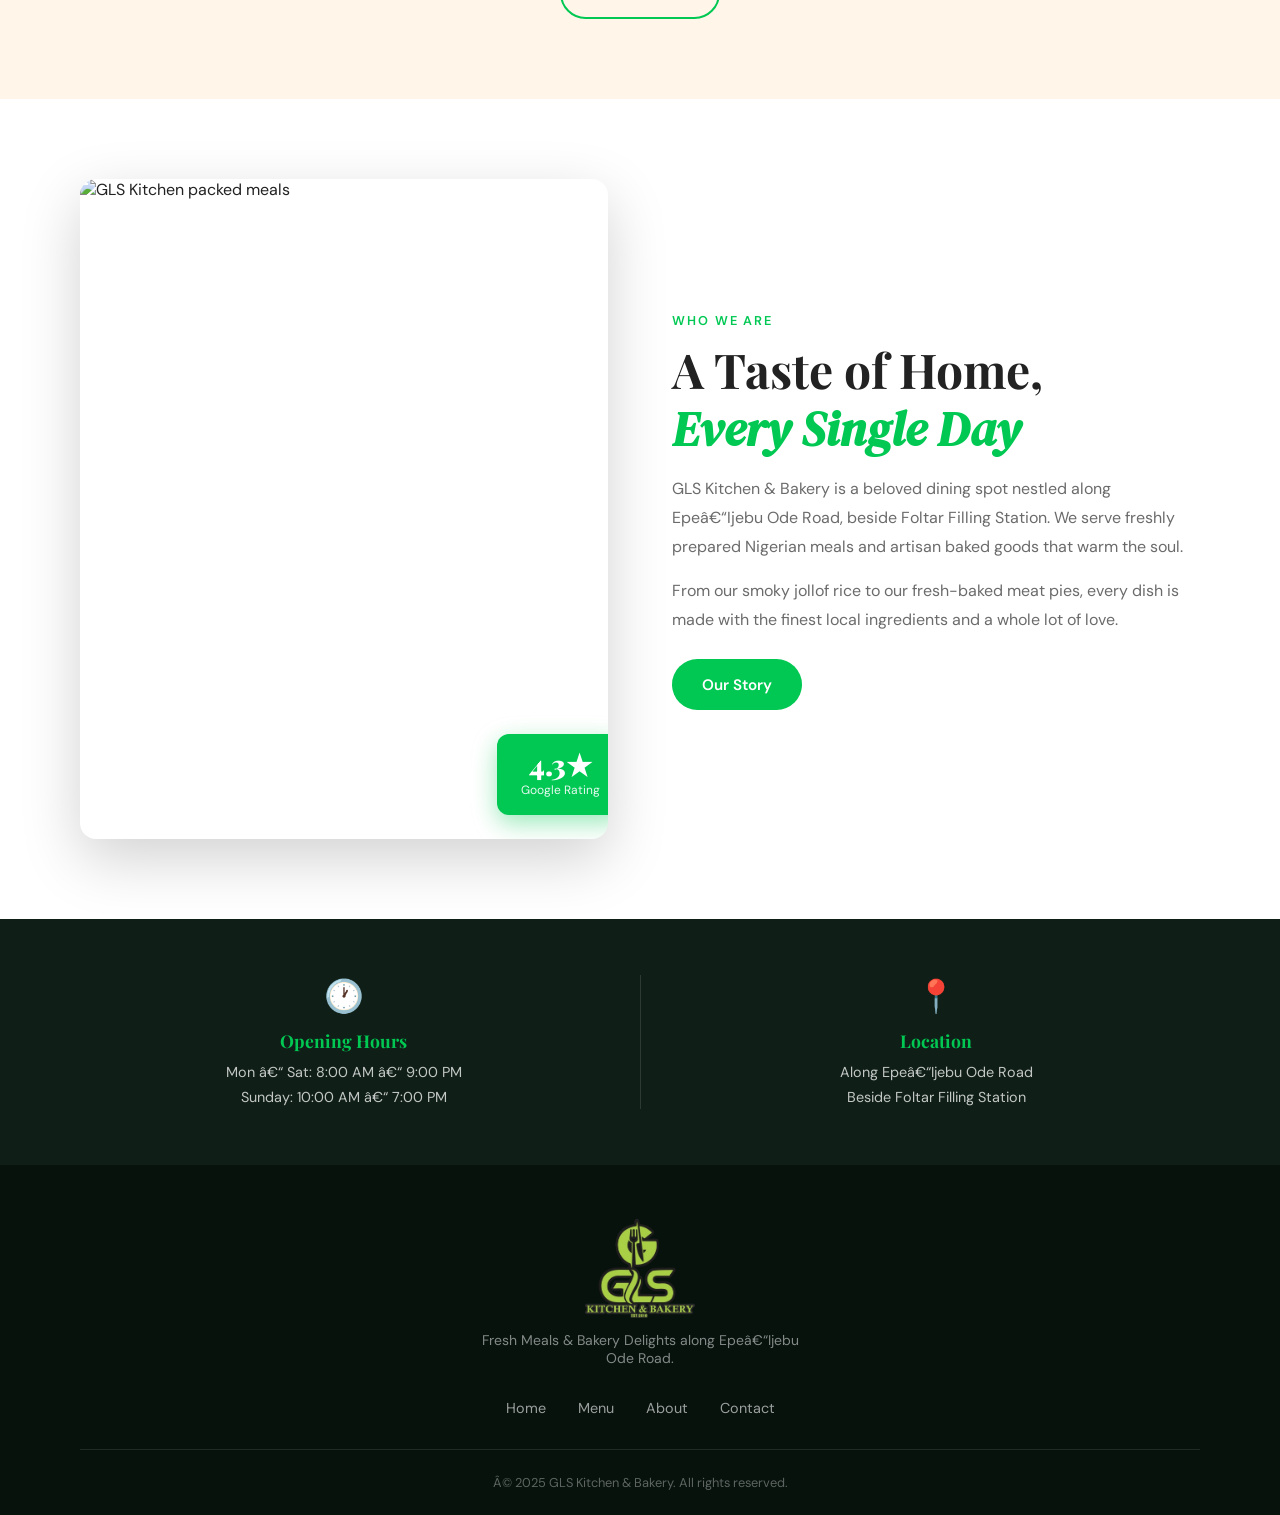
==== commit cea8190a: "Update WhatsApp links and image source in index.html" ====
--- a/index.html
+++ b/index.html
@@ -701,7 +701,7 @@
         <li><a href="menu.html">Menu</a></li>
         <li><a href="about.html">About</a></li>
         <li><a href="contact.html">Contact</a></li>
-        <li><a href="https://wa.me/2348000000000" class="nav-cta" target="_blank">Order Now</a></li>
+        <li><a href="https://wa.me/2348120292969" class="nav-cta" target="_blank">Order Now</a></li>
       </ul>
     </div>
   </nav>
@@ -723,7 +723,7 @@
       <p class="hero-tagline">Fresh Meals &amp; Bakery Delights</p>
       <div class="hero-actions">
         <a href="menu.html" class="btn btn-primary">View Menu</a>
-        <a href="https://wa.me/2348000000000" class="btn btn-whatsapp" target="_blank">
+        <a href="https://wa.me/2348120292969" class="btn btn-whatsapp" target="_blank">
           <svg width="20" height="20" viewBox="0 0 24 24" fill="currentColor"><path d="M17.472 14.382c-.297-.149-1.758-.867-2.03-.967-.273-.099-.471-.148-.67.15-.197.297-.767.966-.94 1.164-.173.199-.347.223-.644.075-.297-.15-1.255-.463-2.39-1.475-.883-.788-1.48-1.761-1.653-2.059-.173-.297-.018-.458.13-.606.134-.133.298-.347.446-.52.149-.174.198-.298.298-.497.099-.198.05-.371-.025-.52-.075-.149-.669-1.612-.916-2.207-.242-.579-.487-.5-.669-.51-.173-.008-.371-.01-.57-.01-.198 0-.52.074-.792.372-.272.297-1.04 1.016-1.04 2.479 0 1.462 1.065 2.875 1.213 3.074.149.198 2.096 3.2 5.077 4.487.709.306 1.262.489 1.694.625.712.227 1.36.195 1.871.118.571-.085 1.758-.719 2.006-1.413.248-.694.248-1.289.173-1.413-.074-.124-.272-.198-.57-.347m-5.421 7.403h-.004a9.87 9.87 0 01-5.031-1.378l-.361-.214-3.741.982.998-3.648-.235-.374a9.86 9.86 0 01-1.51-5.26c.001-5.45 4.436-9.884 9.888-9.884 2.64 0 5.122 1.03 6.988 2.898a9.825 9.825 0 012.893 6.994c-.003 5.45-4.437 9.884-9.885 9.884m8.413-18.297A11.815 11.815 0 0012.05 0C5.495 0 .16 5.335.157 11.892c0 2.096.547 4.142 1.588 5.945L.057 24l6.305-1.654a11.882 11.882 0 005.683 1.448h.005c6.554 0 11.89-5.335 11.893-11.893a11.821 11.821 0 00-3.48-8.413z"/></svg>
           Order on WhatsApp
         </a>
@@ -790,7 +790,7 @@
     <div class="container about-grid">
       <div class="about-img-col" data-aos>
         <div class="about-img-stack">
-          <img src="images/gls outpic2.webp" alt="GLS Kitchen packed meals" class="about-img-main" />
+          <img src="images/gls outside.jpeg" alt="GLS Kitchen packed meals" class="about-img-main" />
           <div class="about-img-badge">
             <span class="badge-num">4.3&#9733;</span>
             <span class="badge-label">Google Rating</span>
@@ -846,7 +846,7 @@
   </footer>
 
   <!-- FLOATING WHATSAPP -->
-  <a href="https://wa.me/2348000000000" class="wa-float" target="_blank" aria-label="Chat on WhatsApp">
+  <a href="https://wa.me/2348120292969" class="wa-float" target="_blank" aria-label="Chat on WhatsApp">
     <svg width="28" height="28" viewBox="0 0 24 24" fill="white"><path d="M17.472 14.382c-.297-.149-1.758-.867-2.03-.967-.273-.099-.471-.148-.67.15-.197.297-.767.966-.94 1.164-.173.199-.347.223-.644.075-.297-.15-1.255-.463-2.39-1.475-.883-.788-1.48-1.761-1.653-2.059-.173-.297-.018-.458.13-.606.134-.133.298-.347.446-.52.149-.174.198-.298.298-.497.099-.198.05-.371-.025-.52-.075-.149-.669-1.612-.916-2.207-.242-.579-.487-.5-.669-.51-.173-.008-.371-.01-.57-.01-.198 0-.52.074-.792.372-.272.297-1.04 1.016-1.04 2.479 0 1.462 1.065 2.875 1.213 3.074.149.198 2.096 3.2 5.077 4.487.709.306 1.262.489 1.694.625.712.227 1.36.195 1.871.118.571-.085 1.758-.719 2.006-1.413.248-.694.248-1.289.173-1.413-.074-.124-.272-.198-.57-.347m-5.421 7.403h-.004a9.87 9.87 0 01-5.031-1.378l-.361-.214-3.741.982.998-3.648-.235-.374a9.86 9.86 0 01-1.51-5.26c.001-5.45 4.436-9.884 9.888-9.884 2.64 0 5.122 1.03 6.988 2.898a9.825 9.825 0 012.893 6.994c-.003 5.45-4.437 9.884-9.885 9.884m8.413-18.297A11.815 11.815 0 0012.05 0C5.495 0 .16 5.335.157 11.892c0 2.096.547 4.142 1.588 5.945L.057 24l6.305-1.654a11.882 11.882 0 005.683 1.448h.005c6.554 0 11.89-5.335 11.893-11.893a11.821 11.821 0 00-3.48-8.413z"/></svg>
   </a>
 
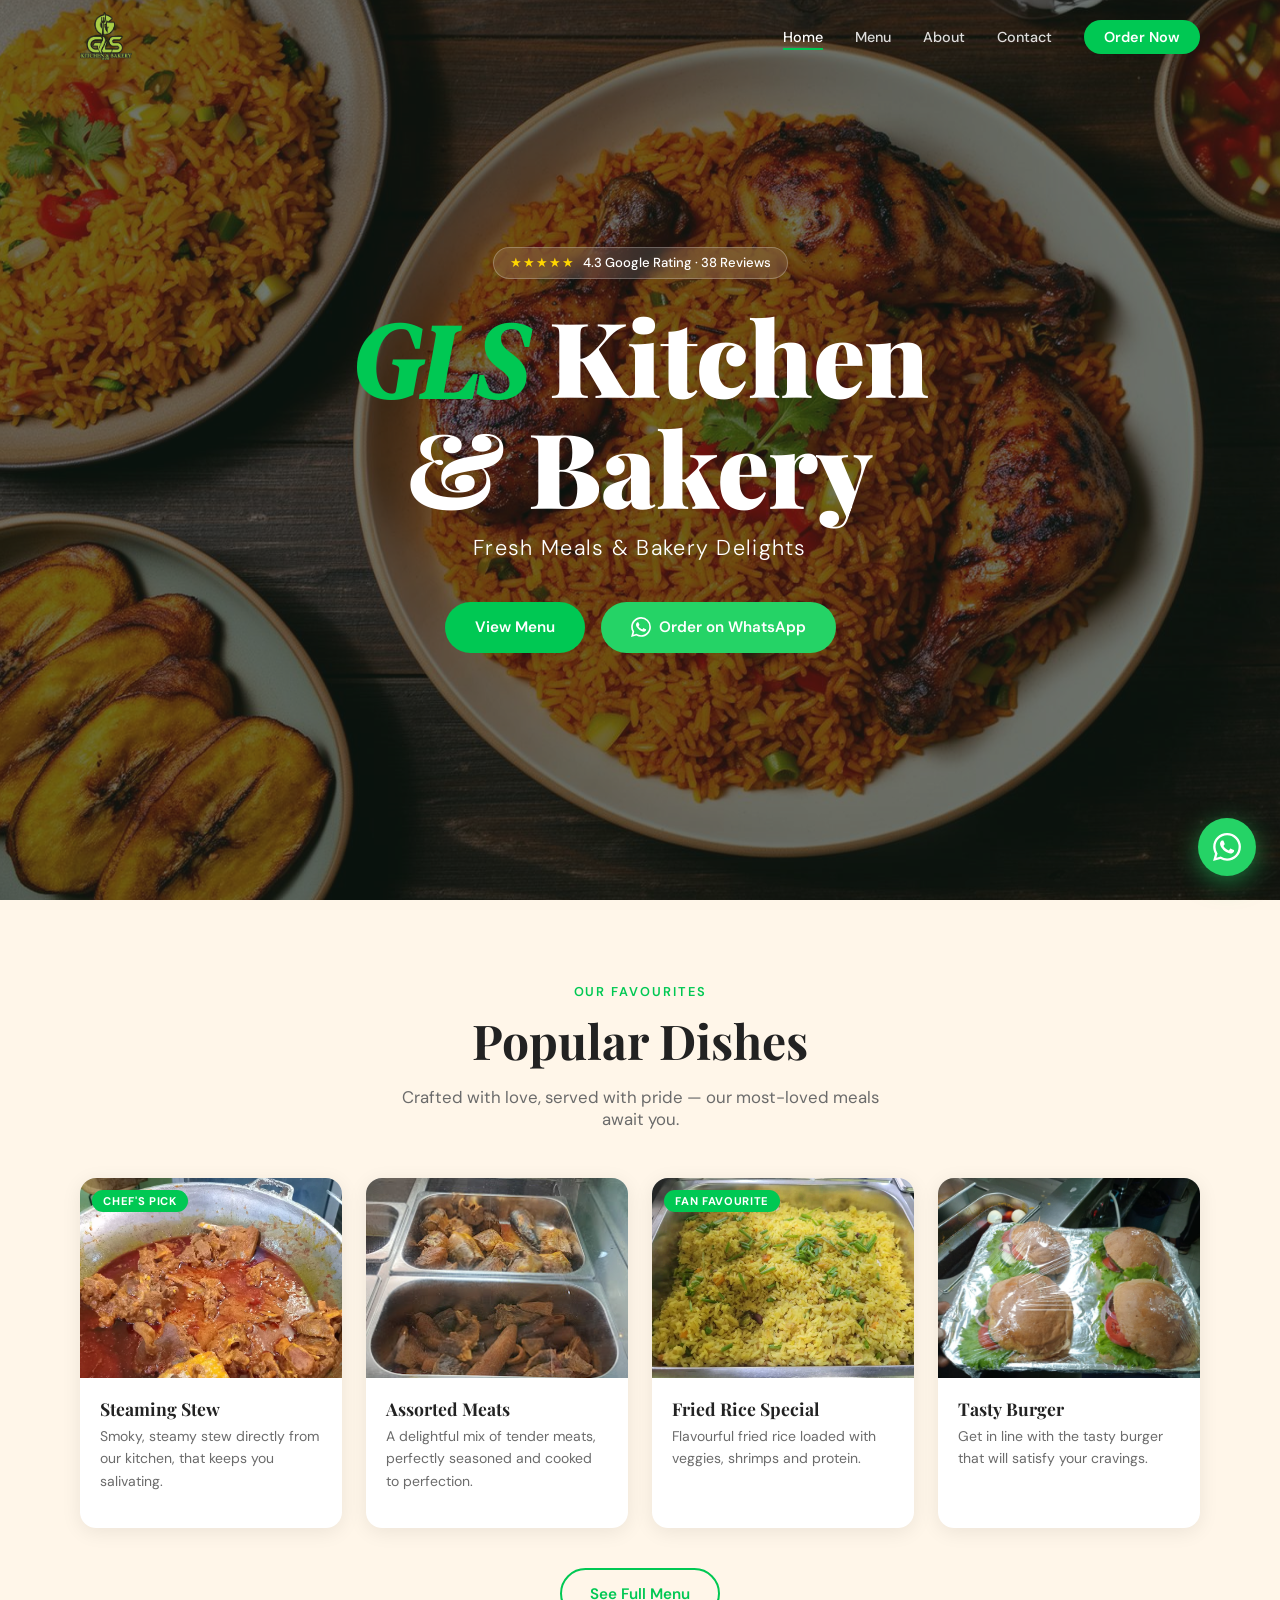
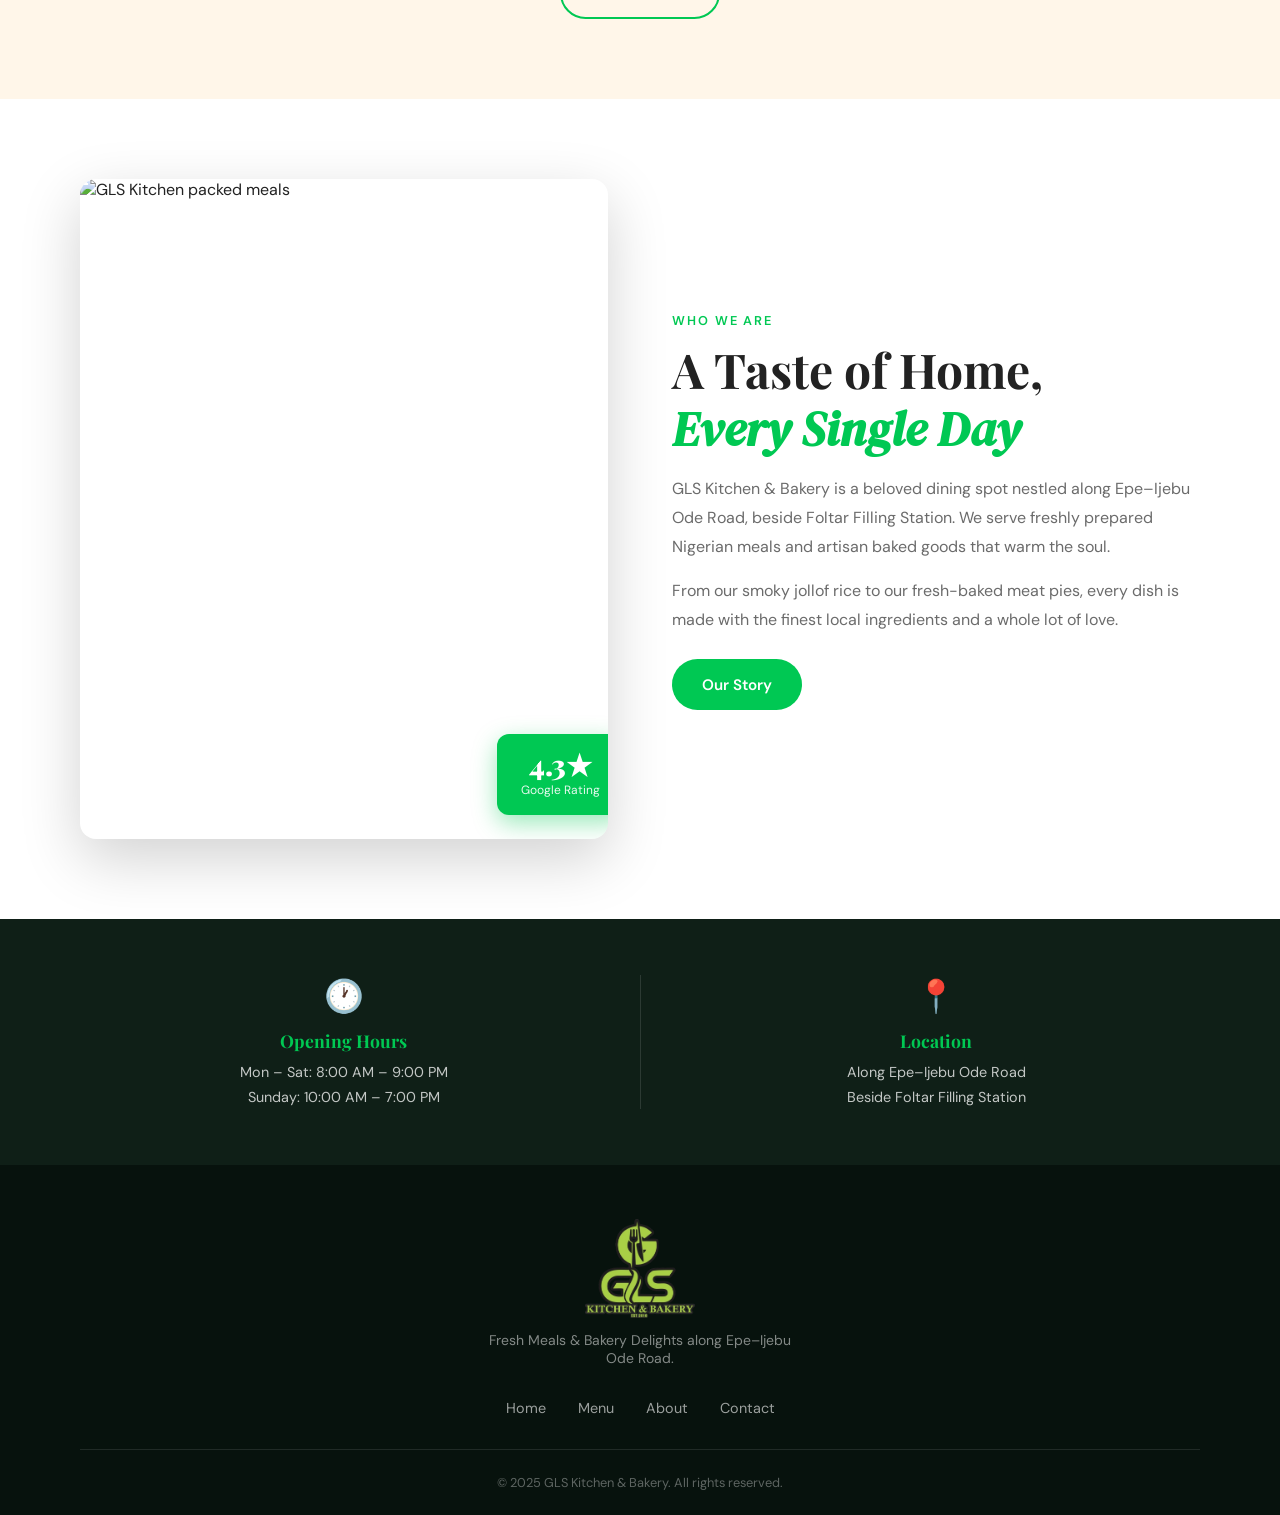
==== commit 2d1e52dc: "Fix character encoding issues in index.html" ====
--- a/index.html
+++ b/index.html
@@ -5,13 +5,13 @@
   <meta name="viewport" content="width=device-width, initial-scale=1.0" />
   <link rel="icon" type="image/png" href="images/gls_logo-removebg-preview.png" />
   <link rel="apple-touch-icon" href="images/gls_logo-removebg-preview.png" />
-  <title>GLS Kitchen & Bakery â€” Fresh Meals & Bakery Delights</title>
+  <title>GLS Kitchen & Bakery — Fresh Meals & Bakery Delights</title>
   <link rel="preconnect" href="https://fonts.googleapis.com" />
   <link rel="preconnect" href="https://fonts.gstatic.com" crossorigin />
   <link href="https://fonts.googleapis.com/css2?family=Playfair+Display:ital,wght@0,700;0,900;1,700&family=DM+Sans:wght@300;400;500;600&family=DM+Serif+Display:ital@0;1&display=swap" rel="stylesheet" />
   <style>
 /* ============================================================
-   GLS Kitchen & Bakery â€” Main Stylesheet
+   GLS Kitchen & Bakery — Main Stylesheet
    ============================================================ */
 
 :root {
@@ -737,7 +737,7 @@
       <div class="section-header">
         <span class="section-label">Our Favourites</span>
         <h2>Popular Dishes</h2>
-        <p>Crafted with love, served with pride â€” our most-loved meals await you.</p>
+        <p>Crafted with love, served with pride — our most-loved meals await you.</p>
       </div>
       <div class="dishes-grid">
         <div class="dish-card" data-aos>
@@ -800,7 +800,7 @@
       <div class="about-text-col" data-aos>
         <span class="section-label">Who We Are</span>
         <h2>A Taste of Home,<br /><em>Every Single Day</em></h2>
-        <p>GLS Kitchen &amp; Bakery is a beloved dining spot nestled along Epeâ€“Ijebu Ode Road, beside Foltar Filling Station. We serve freshly prepared Nigerian meals and artisan baked goods that warm the soul.</p>
+        <p>GLS Kitchen &amp; Bakery is a beloved dining spot nestled along Epe–Ijebu Ode Road, beside Foltar Filling Station. We serve freshly prepared Nigerian meals and artisan baked goods that warm the soul.</p>
         <p>From our smoky jollof rice to our fresh-baked meat pies, every dish is made with the finest local ingredients and a whole lot of love.</p>
         <a href="about.html" class="btn btn-primary">Our Story</a>
       </div>
@@ -813,14 +813,14 @@
       <div class="info-card">
         <div class="info-icon">&#128336;</div>
         <h4>Opening Hours</h4>
-        <p>Mon â€“ Sat: 8:00 AM â€“ 9:00 PM</p>
-        <p>Sunday: 10:00 AM â€“ 7:00 PM</p>
+        <p>Mon – Sat: 8:00 AM – 9:00 PM</p>
+        <p>Sunday: 10:00 AM – 7:00 PM</p>
       </div>
       <div class="info-divider"></div>
       <div class="info-card">
         <div class="info-icon">&#128205;</div>
         <h4>Location</h4>
-        <p>Along Epeâ€“Ijebu Ode Road</p>
+        <p>Along Epe–Ijebu Ode Road</p>
         <p>Beside Foltar Filling Station</p>
       </div>
     </div>
@@ -831,7 +831,7 @@
     <div class="container footer-inner">
       <div class="footer-brand">
         <img src="images/gls_logo-removebg-preview.png" alt="GLS Kitchen &amp; Bakery logo" class="logo-img" />
-        <p>Fresh Meals &amp; Bakery Delights along Epeâ€“Ijebu Ode Road.</p>
+        <p>Fresh Meals &amp; Bakery Delights along Epe–Ijebu Ode Road.</p>
       </div>
       <div class="footer-links">
         <a href="index.html">Home</a>
@@ -840,7 +840,7 @@
         <a href="contact.html">Contact</a>
       </div>
       <div class="footer-bottom">
-        <p>Â© 2025 GLS Kitchen &amp; Bakery. All rights reserved.</p>
+        <p>© 2025 GLS Kitchen &amp; Bakery. All rights reserved.</p>
       </div>
     </div>
   </footer>
@@ -852,7 +852,7 @@
 
   <script>
 /* ============================================================
-   GLS Kitchen & Bakery â€” Main JavaScript
+   GLS Kitchen & Bakery — Main JavaScript
    ============================================================ */
 
 // â”€â”€ NAVBAR SCROLL EFFECT â”€â”€â”€â”€â”€â”€â”€â”€â”€â”€â”€â”€â”€â”€â”€â”€â”€â”€â”€â”€â”€â”€â”€â”€â”€â”€â”€â”€â”€â”€â”€â”€â”€â”€â”€â”€â”€â”€
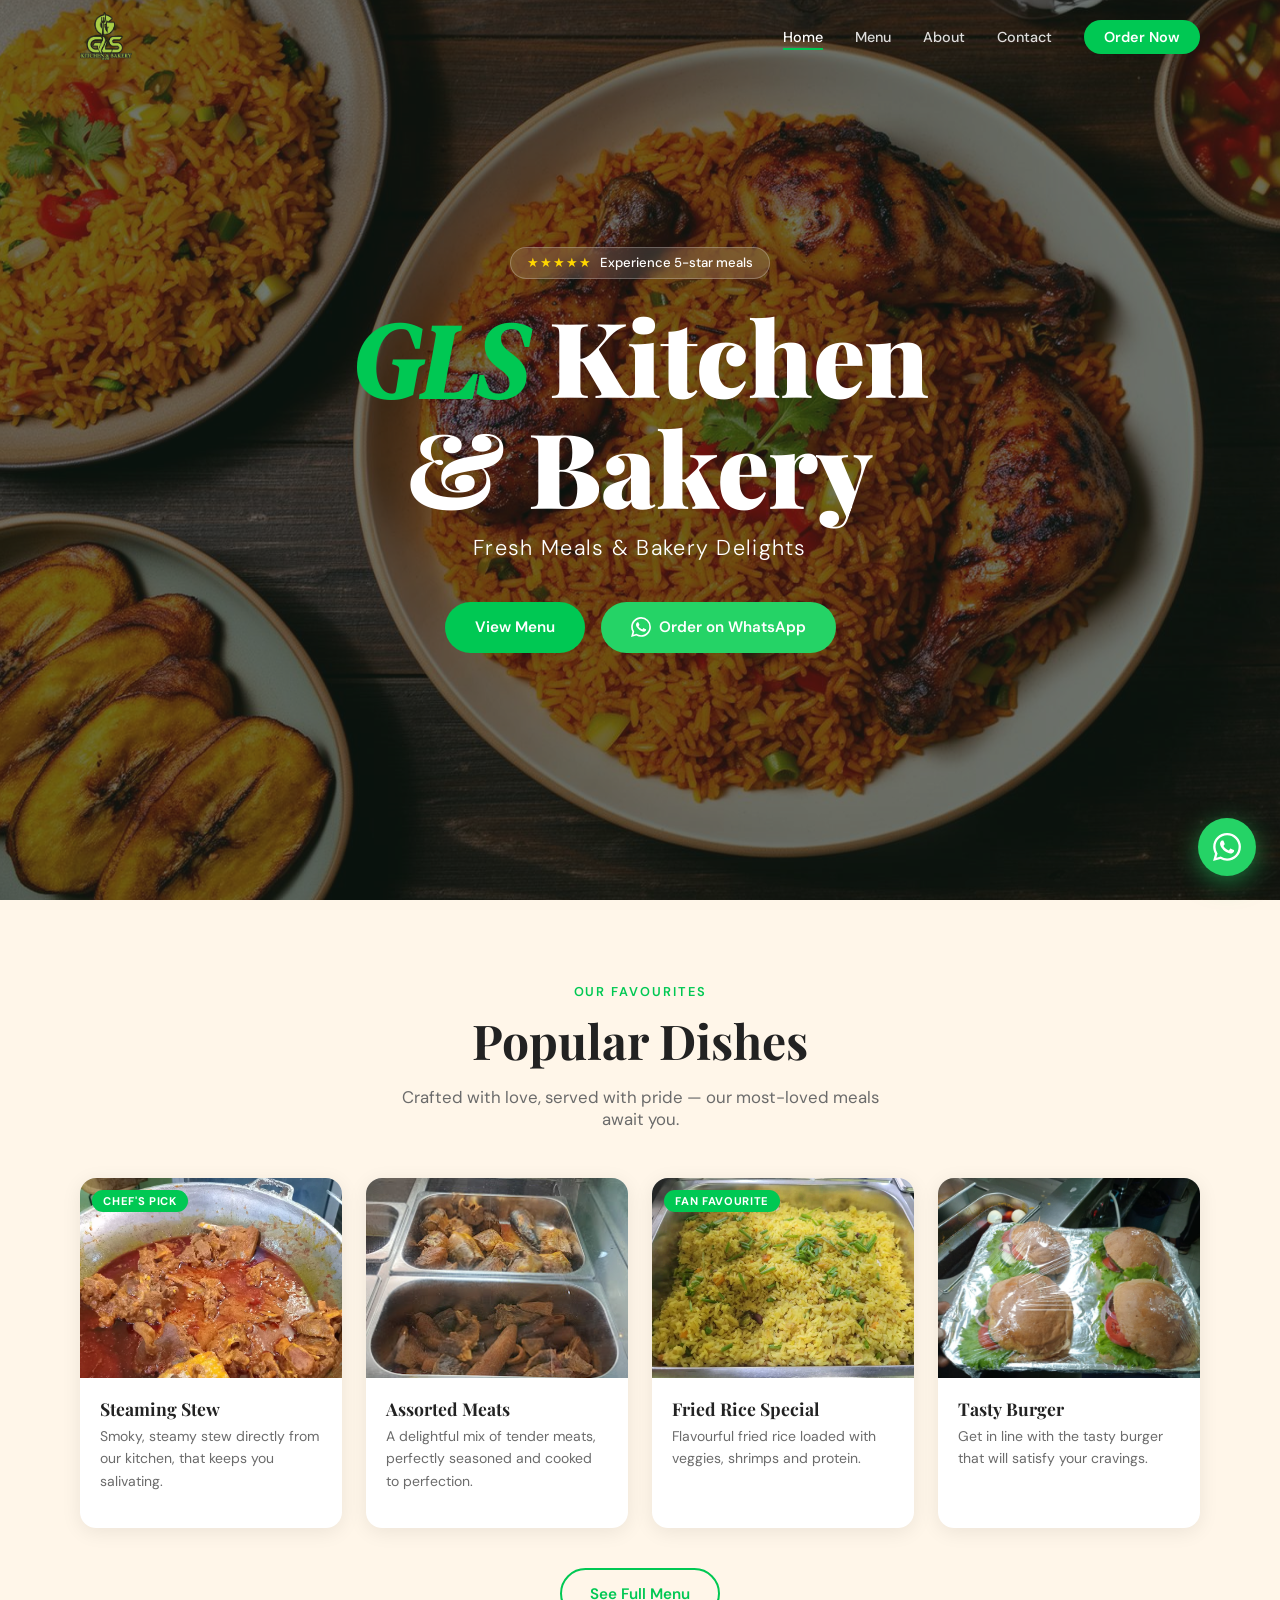
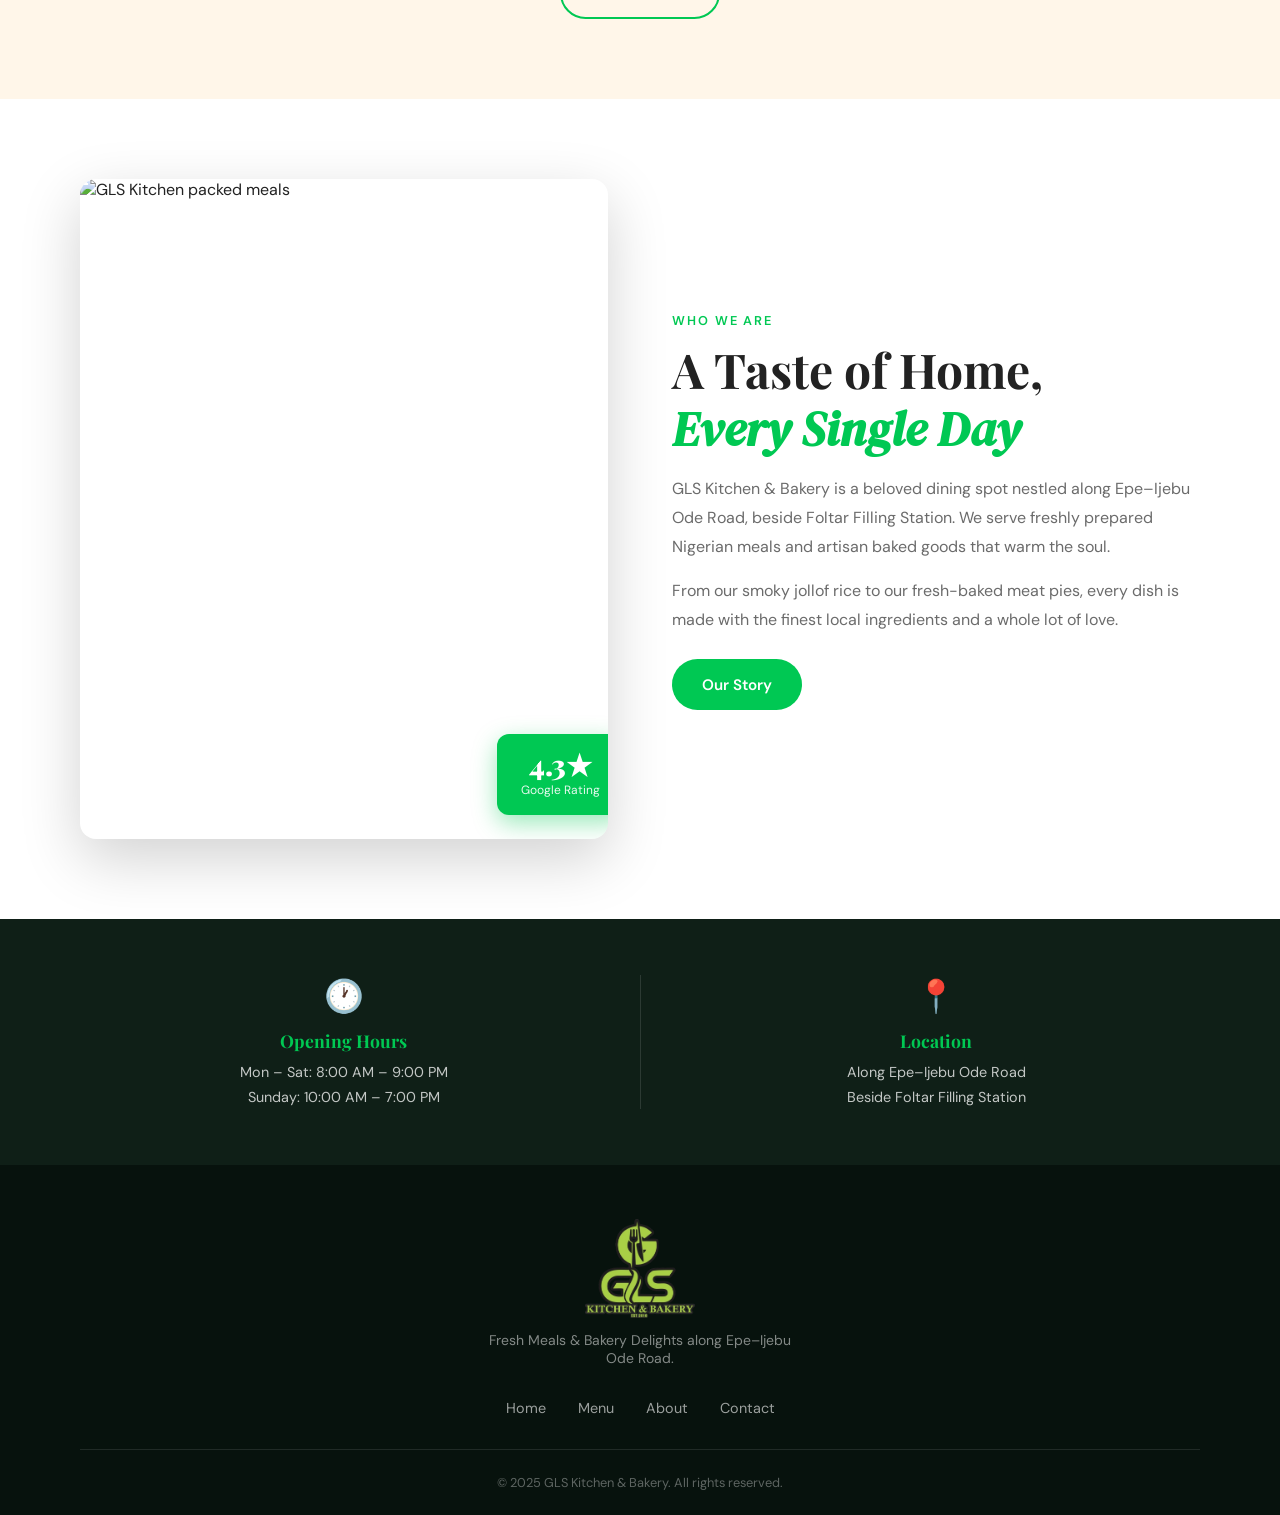
==== commit 7e95caa3: "Update rating text to highlight 5-star meals" ====
--- a/index.html
+++ b/index.html
@@ -715,7 +715,7 @@
     <div class="hero-content">
       <div class="hero-badge">
         <span class="stars">&#9733;&#9733;&#9733;&#9733;&#9733;</span>
-        <span>4.3 Google Rating &middot; 38 Reviews</span>
+        <span>Experience 5-star meals</span>
       </div>
       <h1 class="hero-title">
         <em>GLS</em> Kitchen<br />&amp; Bakery
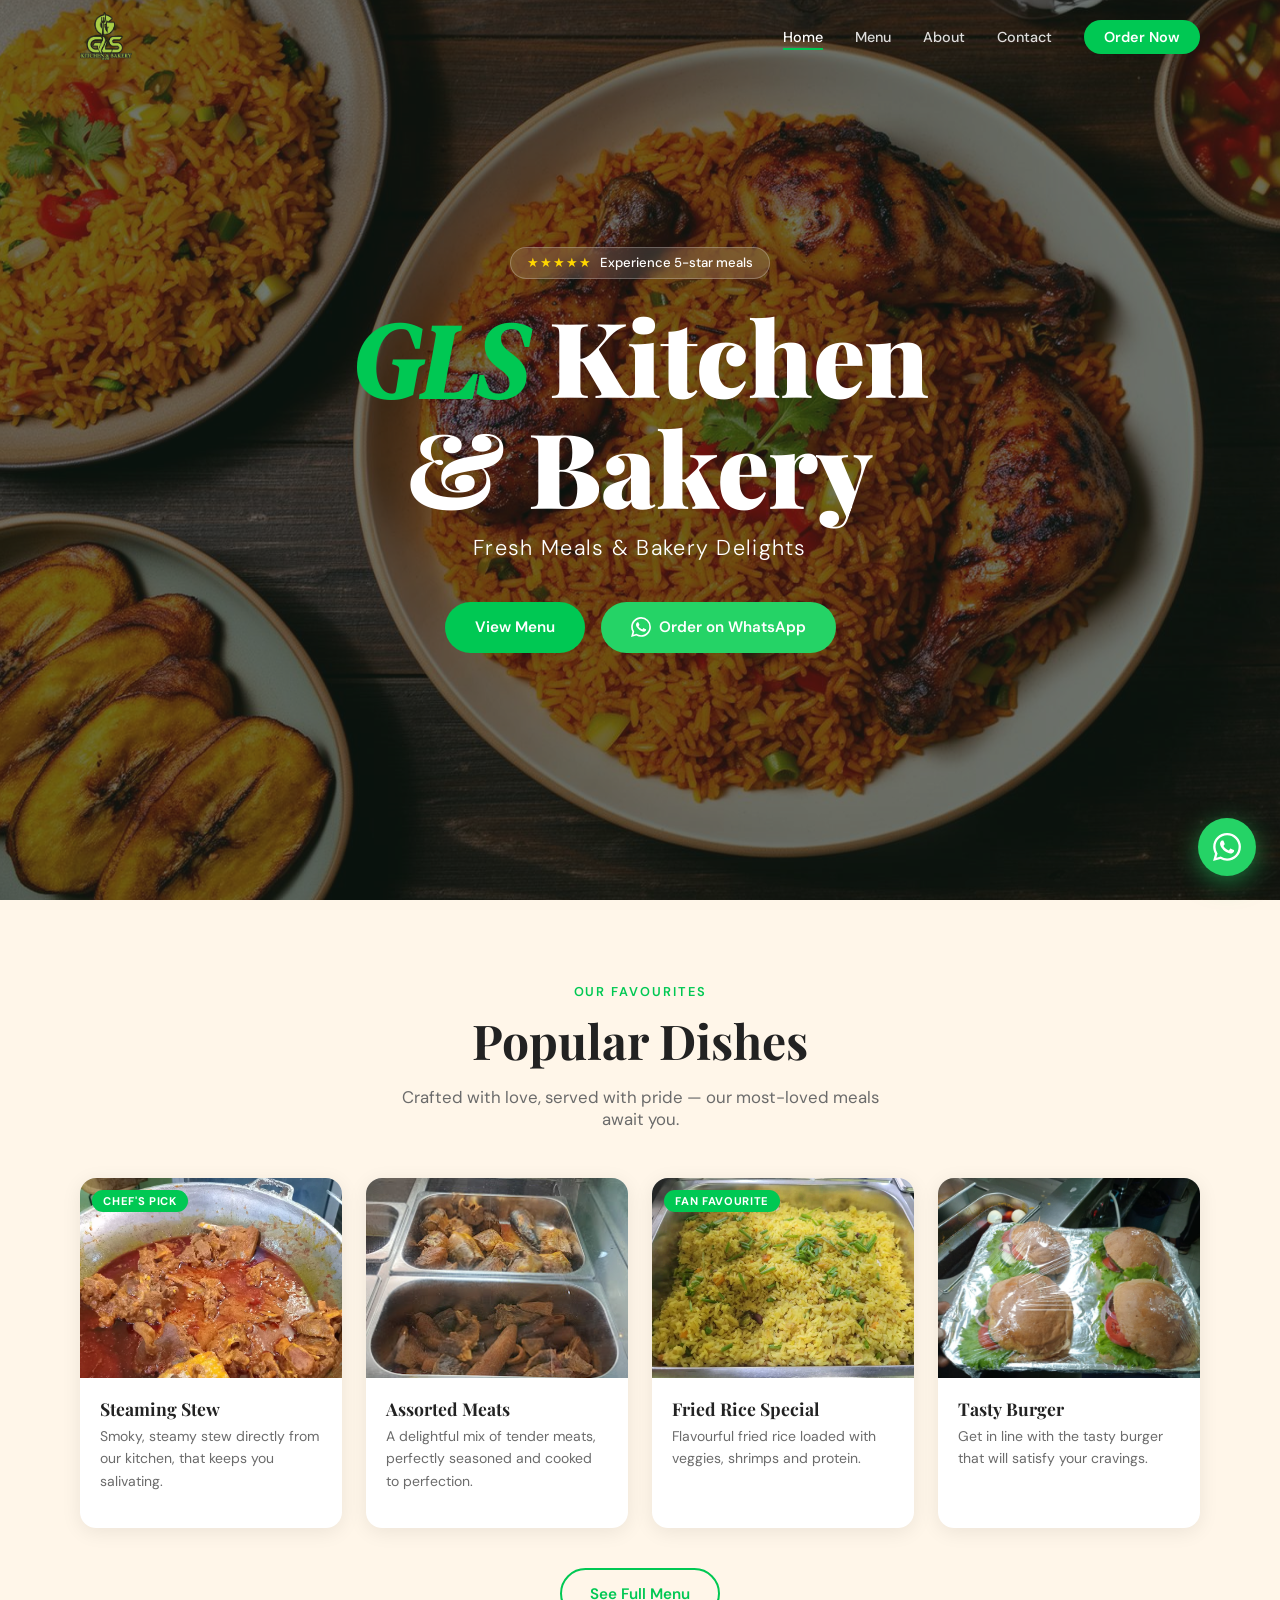
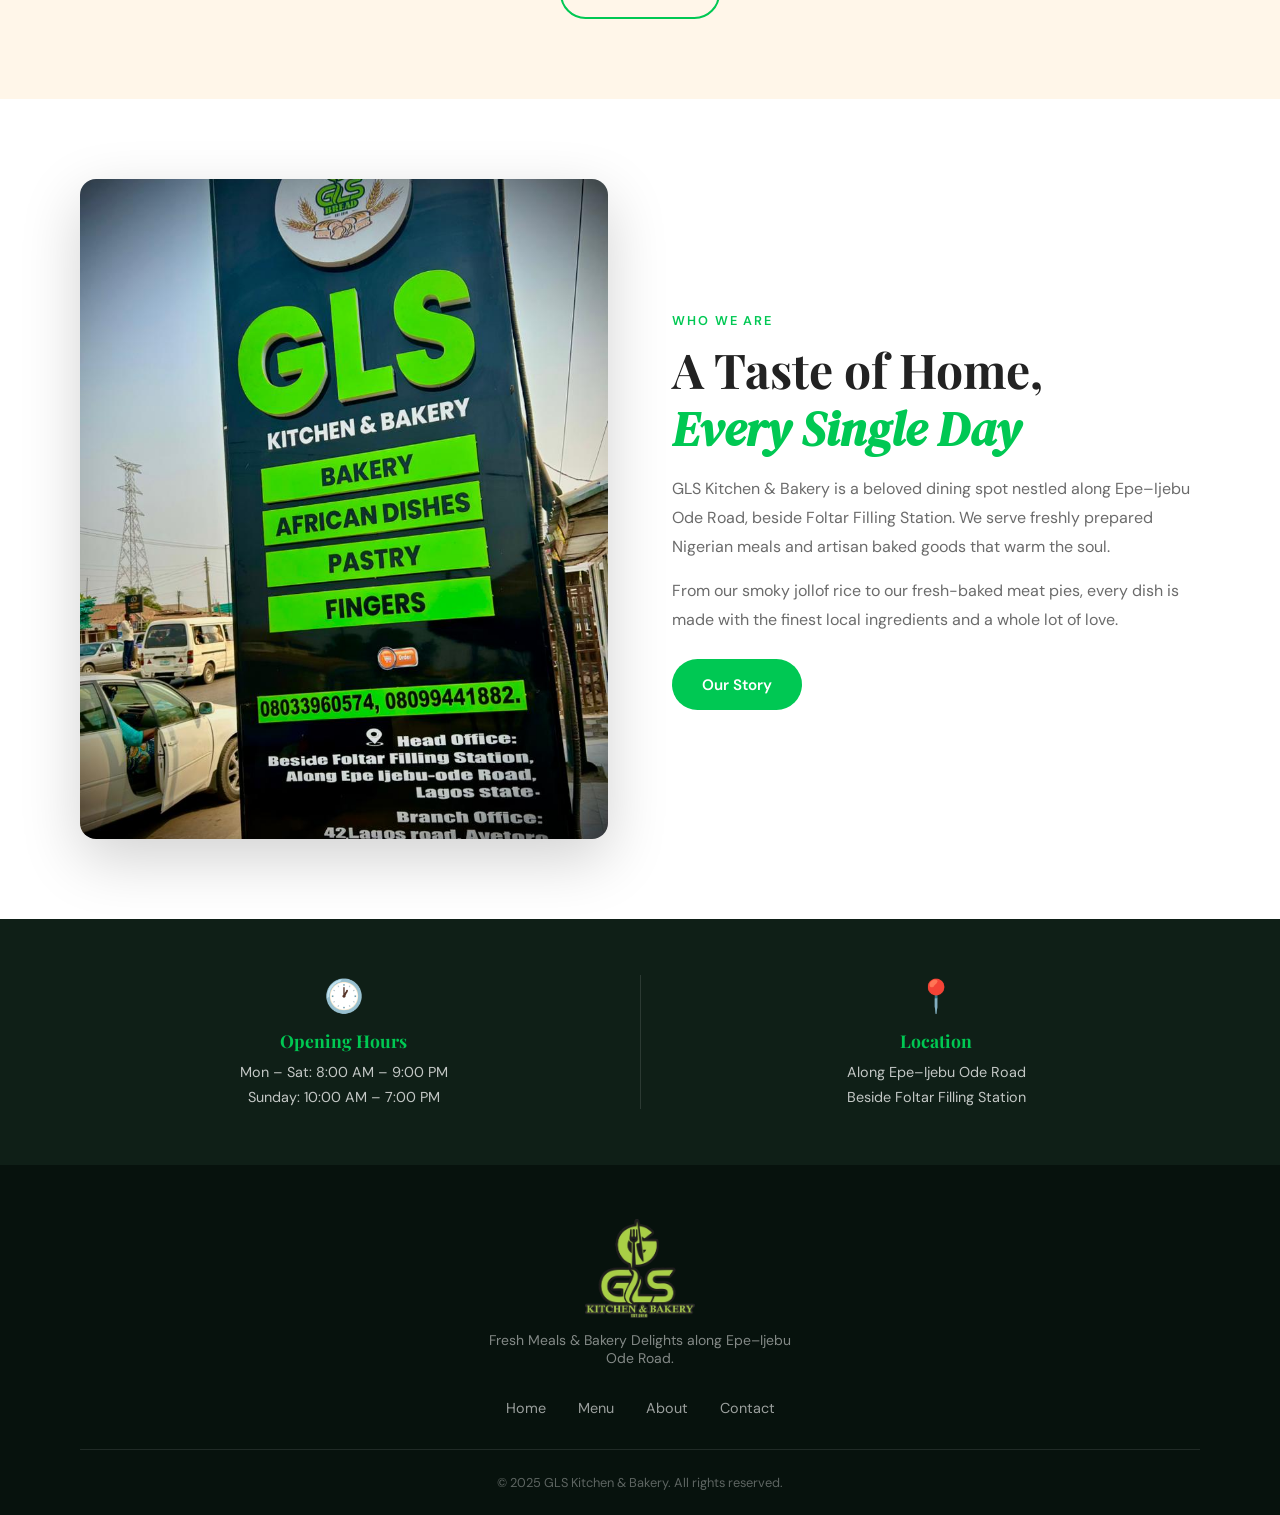
==== commit e37f6aed: "Remove about image badge and styles Removed the about image badge and its related styles." ====
--- a/index.html
+++ b/index.html
@@ -365,18 +365,6 @@
   box-shadow: 0 20px 60px rgba(0,0,0,0.18);
 }
 .about-img-main { width: 100%; height: 100%; }
-.about-img-badge {
-  position: absolute;
-  bottom: 1.5rem; right: -1rem;
-  background: var(--green);
-  color: var(--white);
-  padding: 1rem 1.5rem;
-  border-radius: 12px;
-  text-align: center;
-  box-shadow: 0 8px 24px rgba(0,200,83,0.4);
-}
-.badge-num { display: block; font-family: 'Playfair Display', serif; font-size: 1.8rem; font-weight: 900; line-height: 1; }
-.badge-label { font-size: 0.75rem; opacity: 0.9; }
 .about-text-col h2 { margin-bottom: 1rem; }
 .about-text-col p { color: var(--muted); line-height: 1.8; margin-bottom: 1rem; }
 .about-text-col .btn { margin-top: 0.5rem; }
@@ -577,7 +565,6 @@
 /* â”€â”€ RESPONSIVE â”€â”€â”€â”€â”€â”€â”€â”€â”€â”€â”€â”€â”€â”€â”€â”€â”€â”€â”€â”€â”€â”€â”€â”€â”€â”€â”€â”€â”€â”€â”€â”€â”€â”€â”€â”€â”€â”€â”€â”€â”€â”€â”€â”€â”€ */
 @media (max-width: 900px) {
   .about-grid, .about-story-grid, .contact-grid { grid-template-columns: 1fr; }
-  .about-img-badge { right: 1rem; }
   .info-divider { display: none; }
 }
 
@@ -791,10 +778,6 @@
       <div class="about-img-col" data-aos>
         <div class="about-img-stack">
           <img src="images/gls outside.jpeg" alt="GLS Kitchen packed meals" class="about-img-main" />
-          <div class="about-img-badge">
-            <span class="badge-num">4.3&#9733;</span>
-            <span class="badge-label">Google Rating</span>
-          </div>
         </div>
       </div>
       <div class="about-text-col" data-aos>
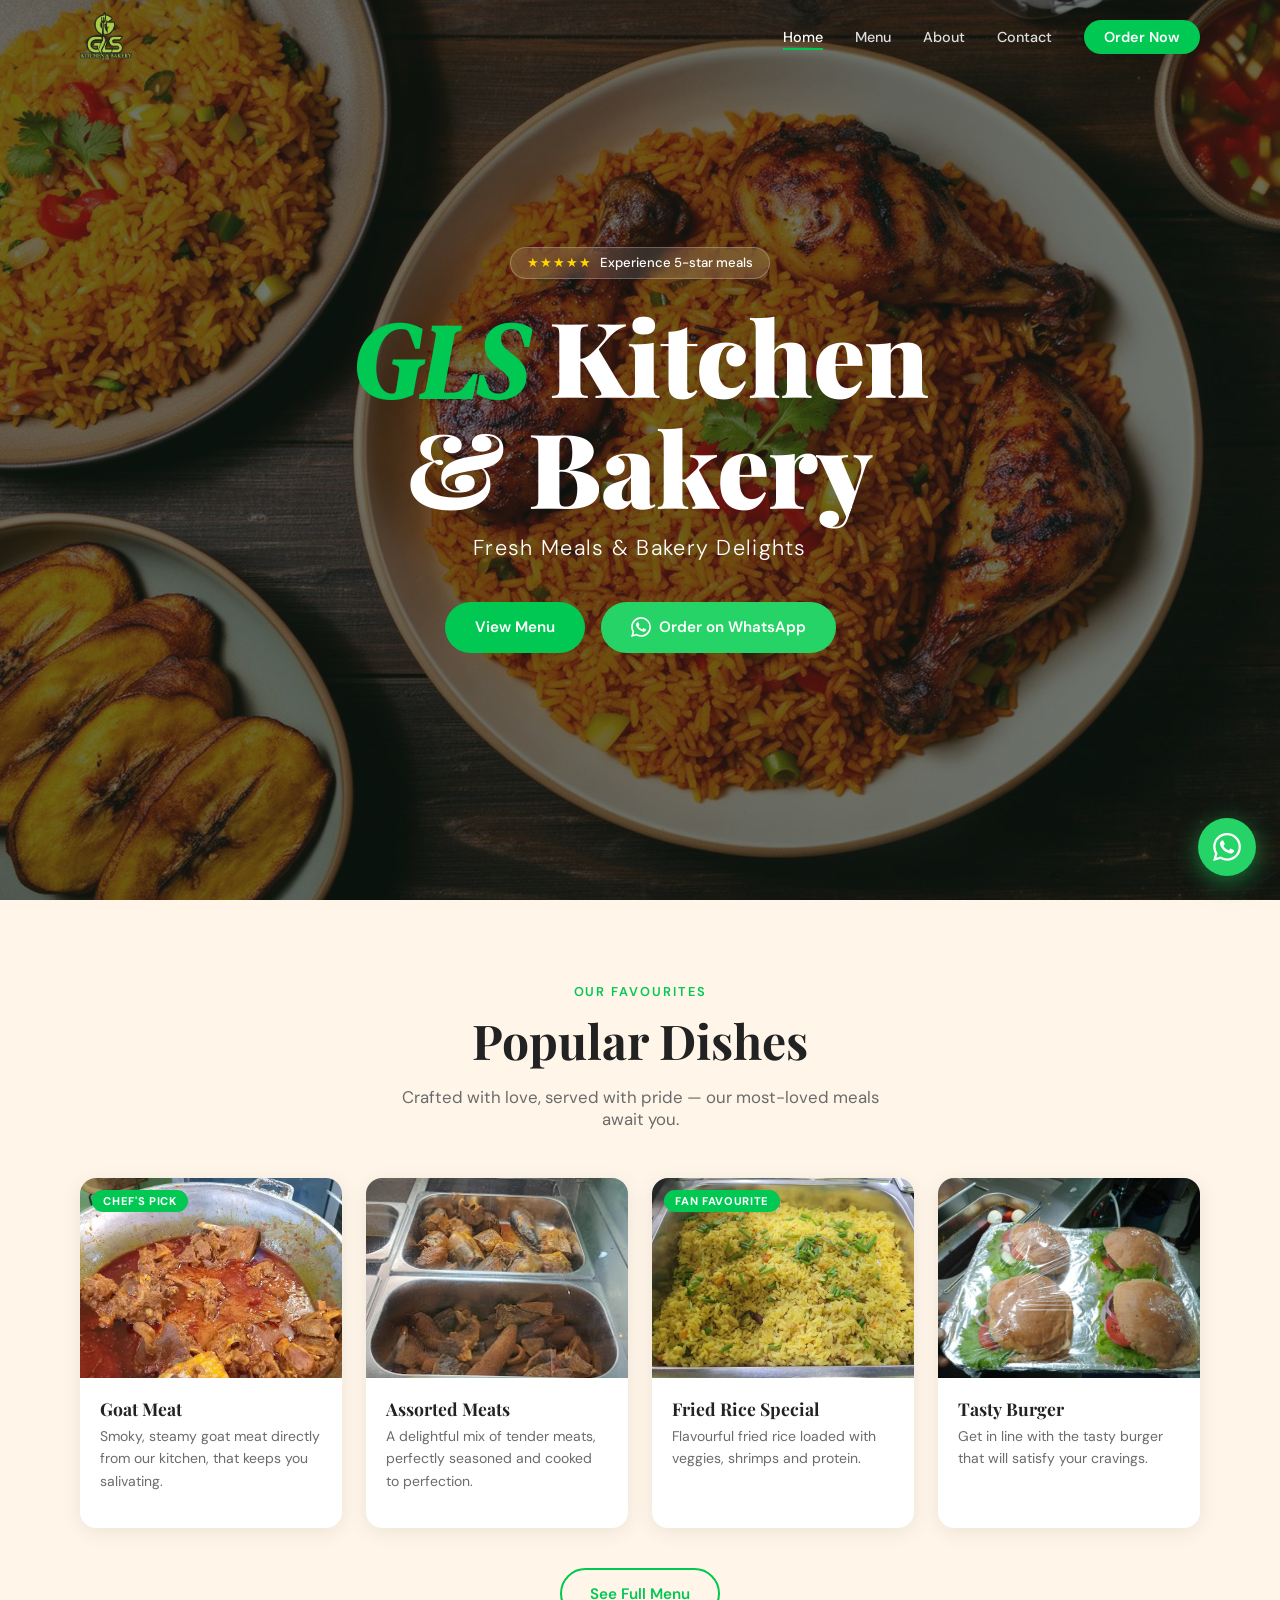
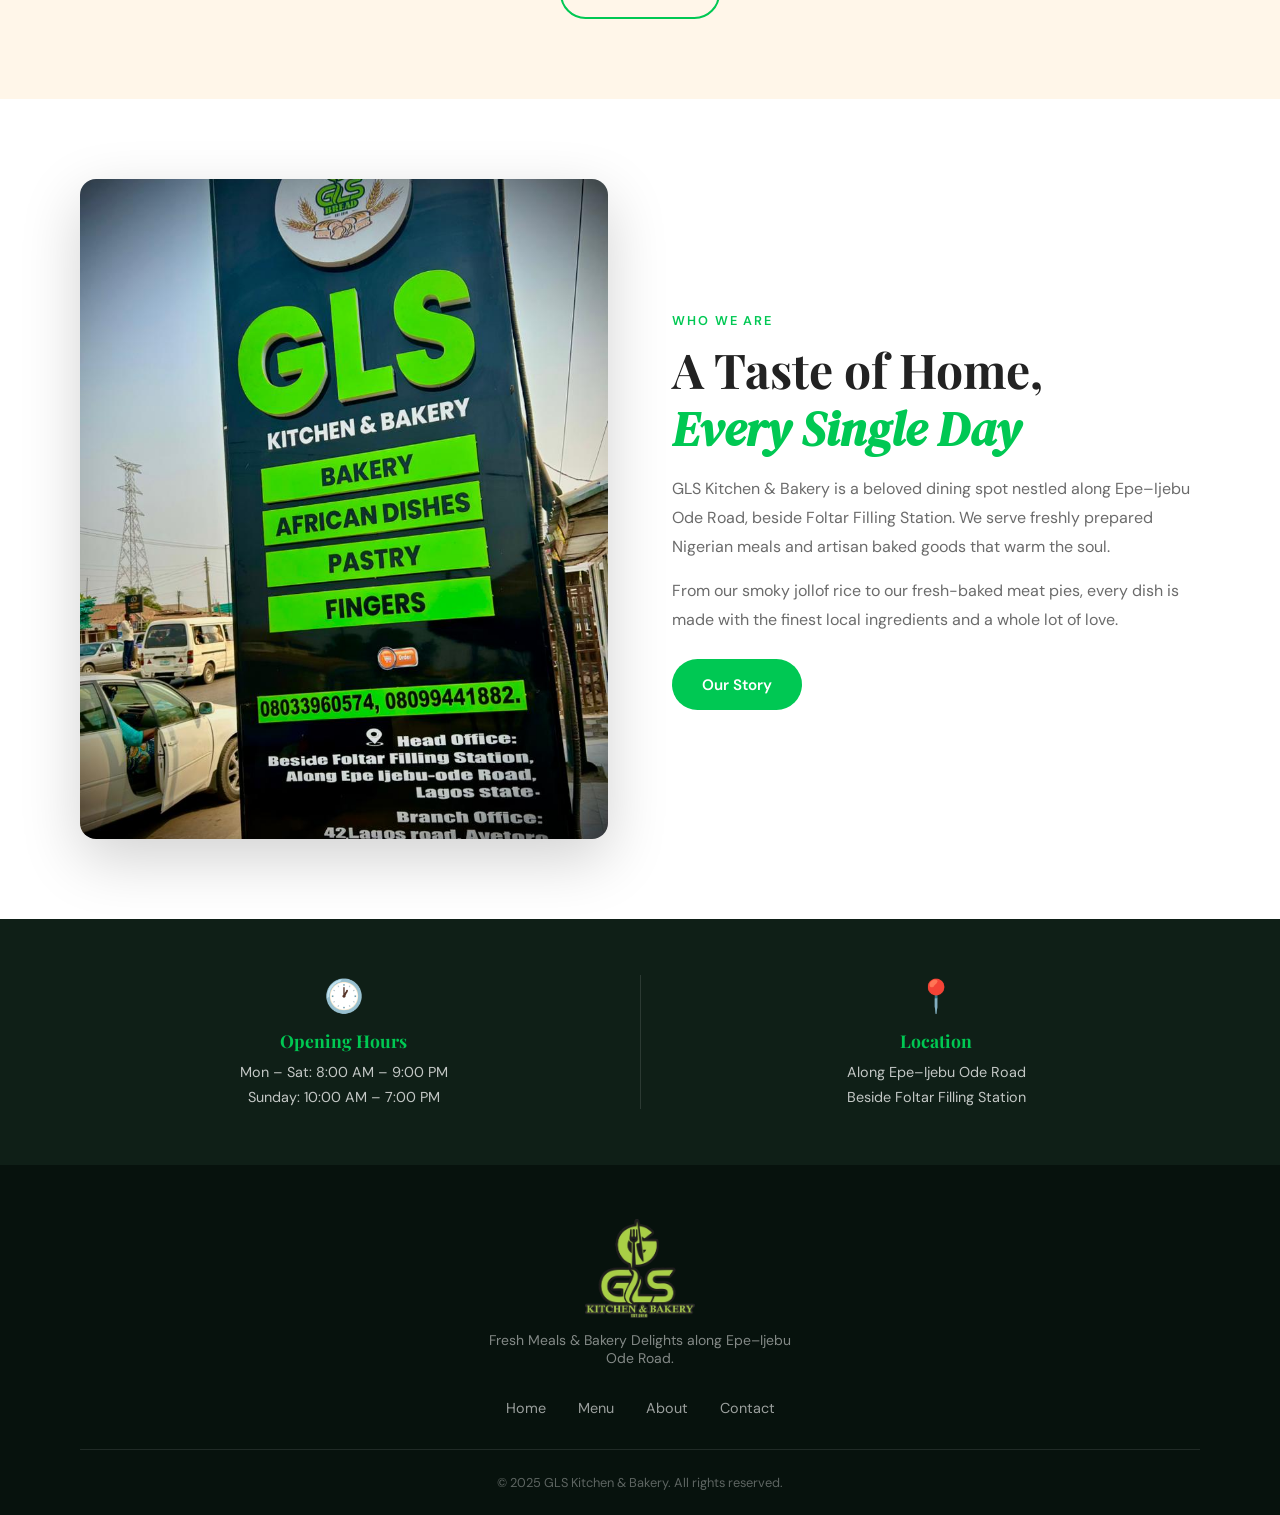
==== commit 6f399883: "Updated dish name" ====
--- a/index.html
+++ b/index.html
@@ -1,4 +1,4 @@
-<!DOCTYPE html>
+﻿<!DOCTYPE html>
 <html lang="en">
 <head>
   <meta charset="UTF-8" />
@@ -678,7 +678,7 @@
   <nav class="navbar" id="navbar">
     <div class="nav-inner">
       <a href="index.html" class="logo">
-        <img src="images/gls_logo-removebg-preview.png" alt="GLS Kitchen &amp; Bakery logo" class="logo-img" />
+        <img src="images/gls logo.png" alt="GLS Kitchen &amp; Bakery logo" class="logo-img" />
       </a>
       <button class="hamburger" id="hamburger" aria-label="Toggle menu">
         <span></span><span></span><span></span>
@@ -688,7 +688,7 @@
         <li><a href="menu.html">Menu</a></li>
         <li><a href="about.html">About</a></li>
         <li><a href="contact.html">Contact</a></li>
-        <li><a href="https://wa.me/2348120292969" class="nav-cta" target="_blank">Order Now</a></li>
+        <li><a href="https://wa.me/2348105615458" class="nav-cta" target="_blank">Order Now</a></li>
       </ul>
     </div>
   </nav>
@@ -710,7 +710,7 @@
       <p class="hero-tagline">Fresh Meals &amp; Bakery Delights</p>
       <div class="hero-actions">
         <a href="menu.html" class="btn btn-primary">View Menu</a>
-        <a href="https://wa.me/2348120292969" class="btn btn-whatsapp" target="_blank">
+        <a href="https://wa.me/2348105615458" class="btn btn-whatsapp" target="_blank">
           <svg width="20" height="20" viewBox="0 0 24 24" fill="currentColor"><path d="M17.472 14.382c-.297-.149-1.758-.867-2.03-.967-.273-.099-.471-.148-.67.15-.197.297-.767.966-.94 1.164-.173.199-.347.223-.644.075-.297-.15-1.255-.463-2.39-1.475-.883-.788-1.48-1.761-1.653-2.059-.173-.297-.018-.458.13-.606.134-.133.298-.347.446-.52.149-.174.198-.298.298-.497.099-.198.05-.371-.025-.52-.075-.149-.669-1.612-.916-2.207-.242-.579-.487-.5-.669-.51-.173-.008-.371-.01-.57-.01-.198 0-.52.074-.792.372-.272.297-1.04 1.016-1.04 2.479 0 1.462 1.065 2.875 1.213 3.074.149.198 2.096 3.2 5.077 4.487.709.306 1.262.489 1.694.625.712.227 1.36.195 1.871.118.571-.085 1.758-.719 2.006-1.413.248-.694.248-1.289.173-1.413-.074-.124-.272-.198-.57-.347m-5.421 7.403h-.004a9.87 9.87 0 01-5.031-1.378l-.361-.214-3.741.982.998-3.648-.235-.374a9.86 9.86 0 01-1.51-5.26c.001-5.45 4.436-9.884 9.888-9.884 2.64 0 5.122 1.03 6.988 2.898a9.825 9.825 0 012.893 6.994c-.003 5.45-4.437 9.884-9.885 9.884m8.413-18.297A11.815 11.815 0 0012.05 0C5.495 0 .16 5.335.157 11.892c0 2.096.547 4.142 1.588 5.945L.057 24l6.305-1.654a11.882 11.882 0 005.683 1.448h.005c6.554 0 11.89-5.335 11.893-11.893a11.821 11.821 0 00-3.48-8.413z"/></svg>
           Order on WhatsApp
         </a>
@@ -733,8 +733,8 @@
             <span class="dish-tag">Chef's Pick</span>
           </div>
           <div class="dish-info">
-            <h3>Steaming Stew</h3>
-            <p>Smoky, steamy stew directly from our kitchen, that keeps you salivating.</p>
+            <h3>Goat Meat </h3>
+            <p>Smoky, steamy goat meat directly from our kitchen, that keeps you salivating.</p>
           </div>
         </div>
         <div class="dish-card" data-aos>
@@ -813,7 +813,7 @@
   <footer class="footer">
     <div class="container footer-inner">
       <div class="footer-brand">
-        <img src="images/gls_logo-removebg-preview.png" alt="GLS Kitchen &amp; Bakery logo" class="logo-img" />
+        <img src="images/gls logo.png" alt="GLS Kitchen &amp; Bakery logo" class="logo-img" />
         <p>Fresh Meals &amp; Bakery Delights along Epe–Ijebu Ode Road.</p>
       </div>
       <div class="footer-links">
@@ -829,7 +829,7 @@
   </footer>
 
   <!-- FLOATING WHATSAPP -->
-  <a href="https://wa.me/2348120292969" class="wa-float" target="_blank" aria-label="Chat on WhatsApp">
+  <a href="https://wa.me/2348105615458" class="wa-float" target="_blank" aria-label="Chat on WhatsApp">
     <svg width="28" height="28" viewBox="0 0 24 24" fill="white"><path d="M17.472 14.382c-.297-.149-1.758-.867-2.03-.967-.273-.099-.471-.148-.67.15-.197.297-.767.966-.94 1.164-.173.199-.347.223-.644.075-.297-.15-1.255-.463-2.39-1.475-.883-.788-1.48-1.761-1.653-2.059-.173-.297-.018-.458.13-.606.134-.133.298-.347.446-.52.149-.174.198-.298.298-.497.099-.198.05-.371-.025-.52-.075-.149-.669-1.612-.916-2.207-.242-.579-.487-.5-.669-.51-.173-.008-.371-.01-.57-.01-.198 0-.52.074-.792.372-.272.297-1.04 1.016-1.04 2.479 0 1.462 1.065 2.875 1.213 3.074.149.198 2.096 3.2 5.077 4.487.709.306 1.262.489 1.694.625.712.227 1.36.195 1.871.118.571-.085 1.758-.719 2.006-1.413.248-.694.248-1.289.173-1.413-.074-.124-.272-.198-.57-.347m-5.421 7.403h-.004a9.87 9.87 0 01-5.031-1.378l-.361-.214-3.741.982.998-3.648-.235-.374a9.86 9.86 0 01-1.51-5.26c.001-5.45 4.436-9.884 9.888-9.884 2.64 0 5.122 1.03 6.988 2.898a9.825 9.825 0 012.893 6.994c-.003 5.45-4.437 9.884-9.885 9.884m8.413-18.297A11.815 11.815 0 0012.05 0C5.495 0 .16 5.335.157 11.892c0 2.096.547 4.142 1.588 5.945L.057 24l6.305-1.654a11.882 11.882 0 005.683 1.448h.005c6.554 0 11.89-5.335 11.893-11.893a11.821 11.821 0 00-3.48-8.413z"/></svg>
   </a>
 
@@ -1000,3 +1000,4 @@
 </html>
 
 
+
